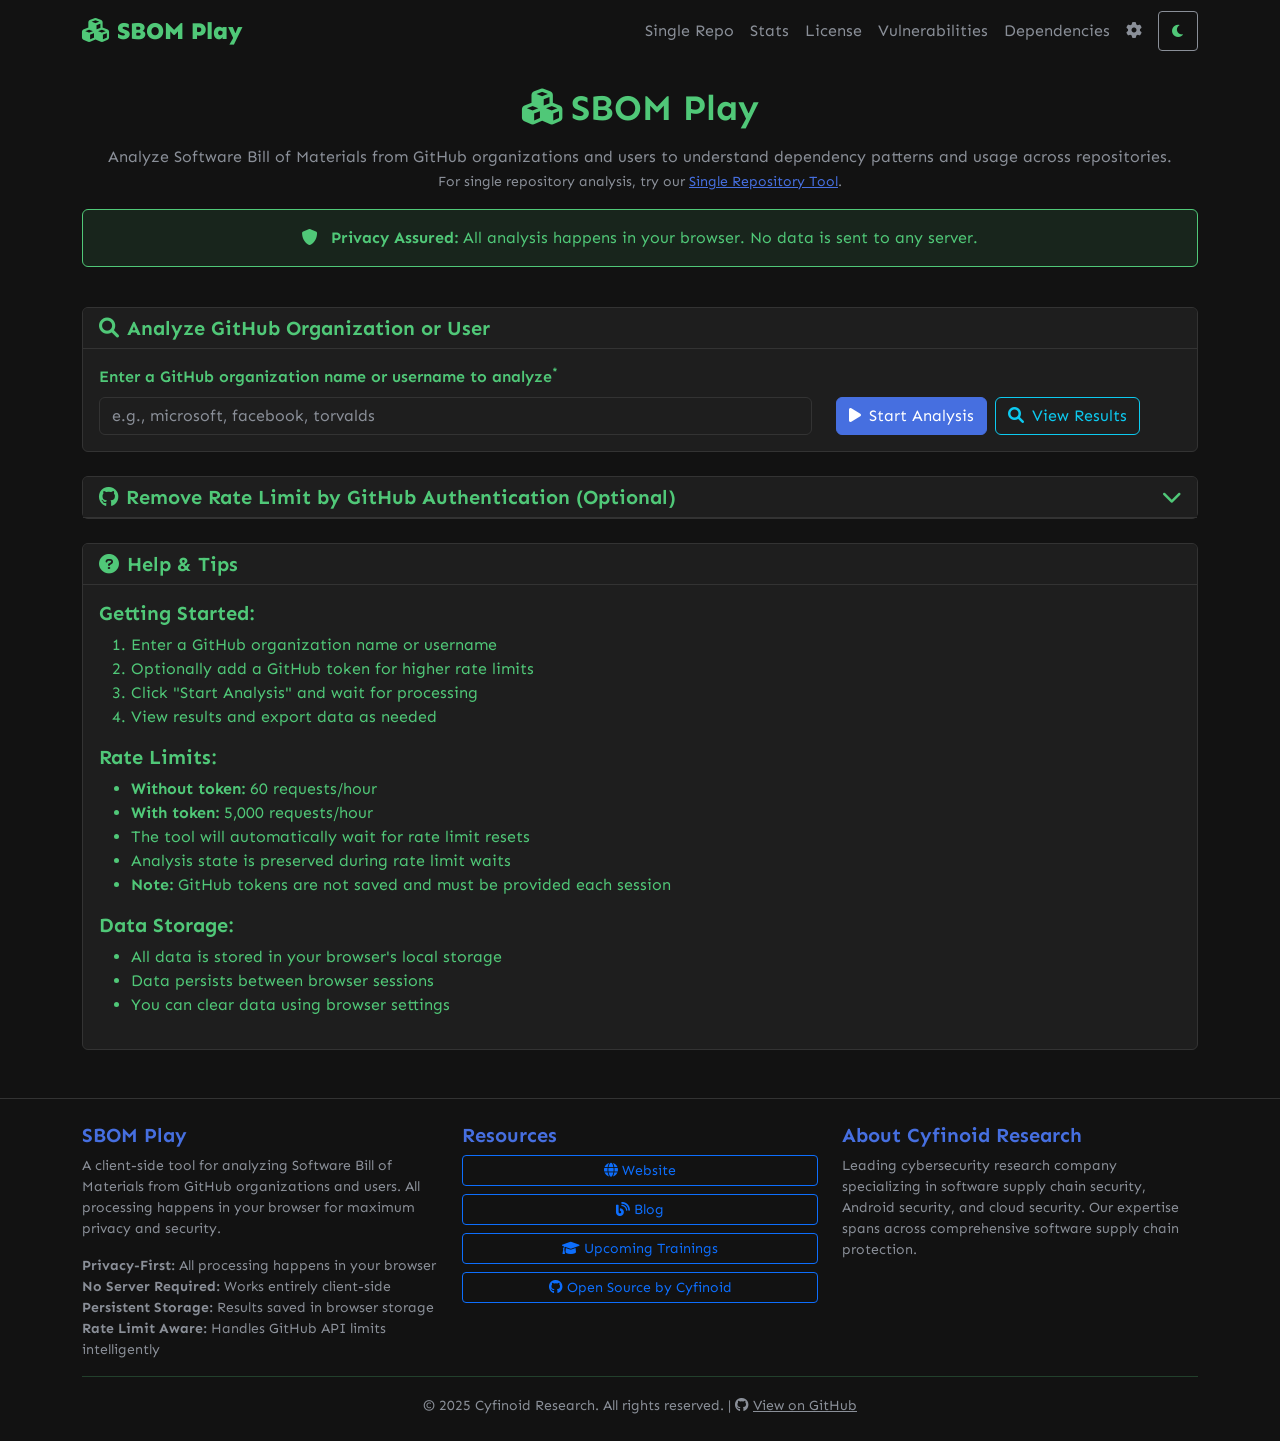
==== index.html @ bb084fab "intermediate fix" ====
<!DOCTYPE html>
<html lang="en">
<head>
    <meta charset="UTF-8">
    <meta name="viewport" content="width=device-width, initial-scale=1.0">
    <title>SBOM Play - Client-Side Analysis</title>
    <link href="https://fonts.googleapis.com/css2?family=Sen:wght@400;700;800&display=swap" rel="stylesheet">
    <link href="https://cdn.jsdelivr.net/npm/bootstrap@5.1.3/dist/css/bootstrap.min.css" rel="stylesheet">
    <link href="https://cdnjs.cloudflare.com/ajax/libs/font-awesome/6.0.0/css/all.min.css" rel="stylesheet">
    <link href="css/style.css" rel="stylesheet">
    <script defer data-domain="cyfinoid.github.io" src="https://plausible.io/js/script.outbound-links.js"></script>
<script>window.plausible = window.plausible || function() { (window.plausible.q = window.plausible.q || []).push(arguments) }</script>

</head>
<body>
    <!-- Navigation -->
    <nav class="navbar navbar-expand-lg navbar-dark bg-primary">
        <div class="container">
            <a class="navbar-brand" href="index.html">
                <i class="fas fa-cubes me-2"></i>SBOM Play
            </a>
            <div class="navbar-nav ms-auto">
                <a class="nav-link" href="singlerepo.html">Single Repo</a>
                <a class="nav-link" href="stats.html">Stats</a>
                <a class="nav-link" href="license-compliance.html">License</a>
                <a class="nav-link" href="vuln.html">Vulnerabilities</a>
                <a class="nav-link" href="deps.html">Dependencies</a>
                <a class="nav-link" href="settings.html">
                    <i class="fas fa-cog"></i>
                </a>
                <button id="theme-toggle" class="btn btn-sm ms-2" onclick="toggleTheme()" title="Toggle theme">
                    <i class="fas fa-moon"></i>
                </button>
            </div>
        </div>
    </nav>

    <!-- Main Content -->
    <div class="container mt-4">
        <!-- Tool Description and Assurance -->
        <div class="row mb-4">
            <div class="col-12">
                <h2 class="text-center mb-3">
                    <i class="fas fa-cubes me-2"></i>SBOM Play
                </h2>
                <p class="text-center text-muted mb-3">
                    Analyze Software Bill of Materials from GitHub organizations and users to understand dependency patterns and usage across repositories.
                    <br><small>For single repository analysis, try our <a href="singlerepo.html">Single Repository Tool</a>.</small>
                </p>
                <div class="alert alert-success text-center" role="alert">
                    <i class="fas fa-shield-alt me-2"></i>
                    <strong>Privacy Assured:</strong> All analysis happens in your browser. No data is sent to any server.
                </div>
            </div>
        </div>



        <!-- Resume Analysis Section -->
        <div id="resumeSection" class="card mb-4 hidden">
            <div class="card-header bg-warning text-dark">
                <h5 class="mb-0">
                    <i class="fas fa-clock me-2"></i>Resume Analysis
                </h5>
            </div>
            <div class="card-body">
                <p>You have a pending analysis that was interrupted by a rate limit. You can resume it now.</p>
                <div id="resumeInfo"></div>
                <div class="d-flex gap-2">
                    <button class="btn btn-warning" onclick="app.resumeAnalysis()">
                        <i class="fas fa-play me-2"></i>Resume Analysis
                    </button>
                    <button class="btn btn-outline-secondary" onclick="app.clearRateLimitState()">
                        <i class="fas fa-times me-2"></i>Clear State
                    </button>
                </div>
            </div>
        </div>

        <!-- Organization Input -->
        <div class="card mb-4">
            <div class="card-header">
                <h5 class="mb-0">
                    <i class="fas fa-search me-2"></i>Analyze GitHub Organization or User
                </h5>
            </div>
            <div class="card-body">
                <div class="row">
                    <div class="col-md-8">
                        <label for="orgName" class="form-label">Enter a GitHub organization name or username to analyze<sup>*</sup></label>
                        <input type="text" class="form-control" id="orgName" 
                               placeholder="e.g., microsoft, facebook, torvalds">
                    </div>
                    <div class="col-md-4">
                        <div class="d-flex align-items-end h-100 gap-2">
                            <button class="btn btn-primary" onclick="startAnalysis()" id="analyzeBtn">
                                <i class="fas fa-play me-2"></i>Start Analysis
                            </button>
                            <a href="stats.html" class="btn btn-outline-info">
                                <i class="fas fa-search me-2"></i>View Results
                            </a>
                        </div>
                    </div>
                </div>
            </div>
        </div>


        <!-- GitHub Token Input -->
        <div class="card mb-4">
            <div class="card-header cursor-pointer" onclick="toggleTokenSection()">
                <h5 class="mb-0 d-flex justify-content-between align-items-center">
                    <span>
                        <i class="fab fa-github me-2"></i>Remove Rate Limit by GitHub Authentication (Optional)
                    </span>
                    <i class="fas fa-chevron-down" id="tokenToggleIcon"></i>
                </h5>
            </div>
            <div class="card-body hidden" id="tokenSectionBody">
                <div class="alert alert-warning alert-sm mb-3">
                    <i class="fas fa-exclamation-triangle me-2"></i>
                    <strong>Note:</strong> GitHub tokens are not saved or persisted. You will need to provide your token each time you use the application.
                </div>
                <div class="row">
                    <div class="col-md-8">
                        <label for="githubToken" class="form-label">GitHub Personal Access Token (Optional: Provides higher rate limits)<sup>*</sup>&nbsp; <a href="https://github.com/settings/tokens" target="_blank">Create token here</a></label>
                        <input type="password" class="form-control" id="githubToken" 
                               placeholder="ghp_xxxxxxxxxxxxxxxxxxxx (optional)">
                        
                    </div>
                    <div class="col-md-4">
                        <div class="d-flex align-items-end h-100">
                            <button class="btn btn-outline-primary" onclick="saveToken()">
                                <i class="fas fa-check me-2"></i>Set Token
                            </button>
                        </div>
                    </div>
                </div>
                <div id="tokenStatus" class="mt-2"></div>
            </div>
        </div>

        <!-- Analysis Progress -->
        <div id="progressSection" class="card mb-4 hidden">
            <div class="card-header">
                <h5 class="mb-0">
                    <i class="fas fa-spinner fa-spin me-2"></i>Analysis Progress
                </h5>
            </div>
            <div class="card-body">
                <div class="progress progress-lg mb-3">
                    <div class="progress-bar progress-bar-striped progress-bar-animated" 
                         id="progressBar" role="progressbar" style="width: 0%">
                        0%
                    </div>
                </div>
                <div id="progressText" class="text-muted">
                    Initializing analysis...
                </div>
                <div id="phaseInfo" class="mt-2 hidden">
                    <div class="alert alert-info alert-sm">
                        <i class="fas fa-info-circle me-2"></i>
                        <strong>Current Phase:</strong> <span id="currentPhase">Initializing</span>
                    </div>
                </div>
                <div id="rateLimitInfo" class="mt-2"></div>
                <div id="partialDataInfo" class="mt-2 hidden">
                    <div class="alert alert-info alert-sm">
                        <i class="fas fa-info-circle me-2"></i>
                        <strong>Partial data available!</strong> 
                        Data is saved every 10 repositories. You can 
                        <a href="stats.html" class="alert-link">explore partial results</a> 
                        while the analysis continues.
                    </div>
                </div>
            </div>
        </div>

        <!-- Results Section -->
        <div id="resultsSection" class="card mb-4 hidden">
            <div class="card-header">
                <h5 class="mb-0">
                    <i class="fas fa-chart-bar me-2"></i>Analysis Results
                </h5>
            </div>
            <div class="card-body">
                <div id="resultsContent"></div>
            </div>
        </div>

        <!-- Quick Analysis Access -->
        <div id="quickAnalysisSection" class="card mb-4 hidden">
            <div class="card-header">
                <h5 class="mb-0">
                    <i class="fas fa-rocket me-2"></i>Quick Analysis Access
                </h5>
            </div>
            <div class="card-body">
                <p class="text-muted mb-3">
                    After running an analysis, you can explore specific aspects of your data:
                </p>
                <div class="row">
                    <div class="col-md-4 mb-3">
                        <div class="card h-100 border-primary">
                            <div class="card-body text-center">
                                <i class="fas fa-shield-alt fa-2x text-primary mb-3"></i>
                                <h6 class="card-title">License Compliance</h6>
                                <p class="card-text small">Analyze license compatibility and compliance issues across your dependencies.</p>
                                <a href="license-compliance.html" class="btn btn-outline-primary btn-sm">
                                    <i class="fas fa-arrow-right me-1"></i>View License Analysis
                                </a>
                            </div>
                        </div>
                    </div>
                    <div class="col-md-4 mb-3">
                        <div class="card h-100 border-warning">
                            <div class="card-body text-center">
                                <i class="fas fa-bug fa-2x text-warning mb-3"></i>
                                <h6 class="card-title">Vulnerability Analysis</h6>
                                <p class="card-text small">Check for known vulnerabilities in your dependencies using OSV database.</p>
                                <a href="vuln.html" class="btn btn-outline-warning btn-sm">
                                    <i class="fas fa-arrow-right me-1"></i>View Vulnerabilities
                                </a>
                            </div>
                        </div>
                    </div>
                    <div class="col-md-4 mb-3">
                        <div class="card h-100 border-success">
                            <div class="card-body text-center">
                                <i class="fas fa-sitemap fa-2x text-success mb-3"></i>
                                <h6 class="card-title">Dependency Overview</h6>
                                <p class="card-text small">Explore dependency categories, languages, and usage patterns.</p>
                                <a href="deps.html" class="btn btn-outline-success btn-sm">
                                    <i class="fas fa-arrow-right me-1"></i>View Dependencies
                                </a>
                            </div>
                        </div>
                    </div>
                </div>
            </div>
        </div>

        <!-- Help Section -->
        <div id="help" class="card mb-4">
            <div class="card-header">
                <h5 class="mb-0">
                    <i class="fas fa-question-circle me-2"></i>Help & Tips
                </h5>
            </div>
            <div class="card-body">
                <h6>Getting Started:</h6>
                <ol>
                    <li>Enter a GitHub organization name or username</li>
                    <li>Optionally add a GitHub token for higher rate limits</li>
                    <li>Click "Start Analysis" and wait for processing</li>
                    <li>View results and export data as needed</li>
                </ol>
                
                <h6>Rate Limits:</h6>
                <ul>
                    <li><strong>Without token:</strong> 60 requests/hour</li>
                    <li><strong>With token:</strong> 5,000 requests/hour</li>
                    <li>The tool will automatically wait for rate limit resets</li>
                    <li>Analysis state is preserved during rate limit waits</li>
                    <li><strong>Note:</strong> GitHub tokens are not saved and must be provided each session</li>
                </ul>
                
                <h6>Data Storage:</h6>
                <ul>
                    <li>All data is stored in your browser's local storage</li>
                    <li>Data persists between browser sessions</li>
                    <li>You can clear data using browser settings</li>
                </ul>
            </div>
        </div>
    </div>

    <!-- Footer -->
    <footer class="bg-light mt-5 py-4">
        <div class="container">
            <div class="row">
                <!-- First Column: SBOM Play Tool -->
                <div class="col-md-4">
                    <h6 class="text-primary">SBOM Play</h6>
                    <p class="text-muted small mb-3">
                        A client-side tool for analyzing Software Bill of Materials from GitHub organizations and users.
                        All processing happens in your browser for maximum privacy and security.
                    </p>
                    <p class="text-muted small mb-0">
                        <strong>Privacy-First:</strong> All processing happens in your browser<br>
                        <strong>No Server Required:</strong> Works entirely client-side<br>
                        <strong>Persistent Storage:</strong> Results saved in browser storage<br>
                        <strong>Rate Limit Aware:</strong> Handles GitHub API limits intelligently
                    </p>
                </div>
                
                <!-- Second Column: Links -->
                <div class="col-md-4">
                    <h6 class="text-primary">Resources</h6>
                    <div class="d-flex flex-column gap-2">
                        <a href="https://cyfinoid.com/" target="_blank" class="btn btn-outline-primary btn-sm">
                            <i class="fas fa-globe me-1"></i>Website
                        </a>
                        <a href="https://cyfinoid.com/blog/" target="_blank" class="btn btn-outline-primary btn-sm">
                            <i class="fas fa-blog me-1"></i>Blog
                        </a>
                        <a href="https://cyfinoid.com/trainings/#upcoming-trainings" target="_blank" class="btn btn-outline-primary btn-sm">
                            <i class="fas fa-graduation-cap me-1"></i>Upcoming Trainings
                        </a>
                        <a href="https://cyfinoid.com/opensource-by-cyfinoid/" target="_blank" class="btn btn-outline-primary btn-sm">
                            <i class="fab fa-github me-1"></i>Open Source by Cyfinoid
                        </a>
                    </div>
                </div>
                
                <!-- Third Column: Company Information -->
                <div class="col-md-4">
                    <h6 class="text-primary">About Cyfinoid Research</h6>
                    <p class="text-muted small mb-3">
                        Leading cybersecurity research company specializing in software supply chain security, 
                        Android security, and cloud security. Our expertise spans across comprehensive software 
                        supply chain protection.
                    </p>
                </div>
            </div>
            <hr class="my-3">
            <div class="text-center">
                <small class="text-muted">
                    © 2025 Cyfinoid Research. All rights reserved. | 
                    <a href="https://github.com/cyfinoid/sbomplay" target="_blank" class="text-muted">
                        <i class="fab fa-github me-1"></i>View on GitHub
                    </a>
                </small>
            </div>
        </div>
    </footer>

    <!-- Scripts -->
    <script src="https://cdn.jsdelivr.net/npm/bootstrap@5.1.3/dist/js/bootstrap.bundle.min.js"></script>
    <script src="js/github-client.js"></script>
    <script src="js/sbom-processor.js"></script>
    <script src="js/license-processor.js"></script>
    <script src="js/osv-service.js"></script>
    <script src="js/services/deps-dev-service.js"></script>
    <script src="js/storage-manager.js"></script>
    <script src="js/view-manager.js"></script>
    <script src="js/app.js"></script>
    
    <!-- Theme Toggle Script -->
    <script>
        function toggleTheme() {
            const currentTheme = document.documentElement.getAttribute('data-theme');
            const newTheme = currentTheme === 'light' ? 'dark' : 'light';
            document.documentElement.setAttribute('data-theme', newTheme);
            localStorage.setItem('sbomplay-theme', newTheme);
            
            // Update button icon
            const themeToggle = document.getElementById('theme-toggle');
            const icon = themeToggle.querySelector('i');
            icon.className = newTheme === 'light' ? 'fas fa-sun' : 'fas fa-moon';
        }
        
        function loadSavedTheme() {
            const savedTheme = localStorage.getItem('sbomplay-theme') || 'dark';
            document.documentElement.setAttribute('data-theme', savedTheme);
            
            // Update button icon
            const themeToggle = document.getElementById('theme-toggle');
            if (themeToggle) {
                const icon = themeToggle.querySelector('i');
                icon.className = savedTheme === 'light' ? 'fas fa-sun' : 'fas fa-moon';
            }
        }
        
        // Load theme on page load
        loadSavedTheme();
    </script>
</body>
</html>
---- css/style.css ----
/* SBOM Play - Unified Cyfinoid Branding Styles */

:root {
    /* Dark Theme (Default) */
    --cyfinoid-bg: #121212;
    --cyfinoid-text: #50c878;
    --cyfinoid-yellow: #fdcb52;
    --cyfinoid-red: #d63c53;
    --cyfinoid-blue: #466fe0;
    --cyfinoid-text-secondary: #8a8f98;
    --cyfinoid-bg-secondary: #fafafa;
    --cyfinoid-green-light: #7fd1b9;
    --cyfinoid-yellow-dirty: #b6a189;
    --cyfinoid-black: #1e1e1e;
    --cyfinoid-accent: #50c878;
}

/* Light Theme */
[data-theme="light"] {
    --cyfinoid-bg: #fafafa;
    --cyfinoid-text: #2d5a3d;
    --cyfinoid-yellow: #e6b847;
    --cyfinoid-red: #c23650;
    --cyfinoid-blue: #3a5bc7;
    --cyfinoid-text-secondary: #6c757d;
    --cyfinoid-bg-secondary: #ffffff;
    --cyfinoid-green-light: #4a9d7a;
    --cyfinoid-yellow-dirty: #a08970;
    --cyfinoid-black: #ffffff;
    --cyfinoid-accent: #2d5a3d;
}

/* Light theme specific overrides */
[data-theme="light"] .card {
    border: 1px solid #dee2e6;
}

[data-theme="light"] .card-header {
    background-color: var(--cyfinoid-bg-secondary);
    border-bottom: 1px solid #dee2e6;
}

[data-theme="light"] .form-control {
    border: 1px solid #ced4da;
}

[data-theme="light"] .progress {
    background-color: #e9ecef;
}

[data-theme="light"] .navbar-dark {
    background-color: var(--cyfinoid-bg) !important;
}

[data-theme="light"] .bg-light {
    background-color: var(--cyfinoid-bg) !important;
    border-top: 1px solid #dee2e6;
}

/* Typography - Sen Font */
body {
    font-family: 'Sen', sans-serif;
    font-size: 16px; /* body */
    background-color: var(--cyfinoid-bg) !important;
    color: var(--cyfinoid-text) !important;
}

/* Force theme background on all elements */
html {
    background-color: var(--cyfinoid-bg) !important;
}

/* Ensure container and main elements use theme */
.container, .container-fluid {
    background-color: var(--cyfinoid-bg) !important;
}

/* Override Bootstrap's default backgrounds */
.bg-white {
    background-color: var(--cyfinoid-bg) !important;
}

/* Modal backgrounds */
.modal-content {
    background-color: var(--cyfinoid-black) !important;
    color: var(--cyfinoid-text) !important;
    border: 1px solid #333;
}

.modal-header {
    background-color: var(--cyfinoid-black) !important;
    border-bottom: 1px solid #333;
    color: var(--cyfinoid-text) !important;
}

.modal-body {
    background-color: var(--cyfinoid-black) !important;
    color: var(--cyfinoid-text) !important;
}

.modal-footer {
    background-color: var(--cyfinoid-black) !important;
    border-top: 1px solid #333;
}

.modal-backdrop {
    background-color: rgba(18, 18, 18, 0.8) !important;
}

/* Light theme modal overrides */
[data-theme="light"] .modal-content {
    background-color: var(--cyfinoid-bg-secondary) !important;
    color: var(--cyfinoid-text) !important;
    border: 1px solid #dee2e6;
}

[data-theme="light"] .modal-header {
    background-color: var(--cyfinoid-bg-secondary) !important;
    border-bottom: 1px solid #dee2e6;
}

[data-theme="light"] .modal-body {
    background-color: var(--cyfinoid-bg-secondary) !important;
}

[data-theme="light"] .modal-footer {
    background-color: var(--cyfinoid-bg-secondary) !important;
    border-top: 1px solid #dee2e6;
}

/* Headings */
h1 { font-size: 42px; font-weight: 800; } /* title */
h2 { font-size: 36px; font-weight: 700; } /* subtitle */
h3 { font-size: 32px; font-weight: 700; } /* heading */
h4 { font-size: 24px; font-weight: 700; } /* subheading */
h5 { font-size: 20px; font-weight: 700; } /* section header */
h6 { font-size: 20px; font-weight: 700; } /* section header */

/* Special text styles */
.quote { font-size: 16px; font-style: italic; }
.caption { font-size: 14px; }

/* Navigation */
.navbar-dark {
    background-color: var(--cyfinoid-bg) !important;
}

.navbar-brand {
    color: var(--cyfinoid-text) !important;
    font-weight: 800;
    font-size: 24px;
}

.nav-link {
    color: var(--cyfinoid-text-secondary) !important;
    font-weight: 400;
}

.nav-link:hover, .nav-link.active {
    color: var(--cyfinoid-text) !important;
}

/* Theme Toggle Button */
#theme-toggle {
    background: none;
    border: 1px solid var(--cyfinoid-text-secondary);
    color: var(--cyfinoid-text);
    padding: 0.375rem 0.75rem;
    border-radius: 0.25rem;
    cursor: pointer;
    transition: all 0.3s ease;
}

#theme-toggle:hover {
    background-color: var(--cyfinoid-text);
    color: var(--cyfinoid-bg);
    border-color: var(--cyfinoid-text);
}

/* Cards */
.card {
    background-color: var(--cyfinoid-black);
    border: 1px solid #333;
    color: var(--cyfinoid-text);
}

.card-header {
    background-color: var(--cyfinoid-black);
    border-bottom: 1px solid #333;
    color: var(--cyfinoid-text);
}

/* Buttons */
.btn-primary {
    background-color: var(--cyfinoid-blue);
    border-color: var(--cyfinoid-blue);
    color: white;
}

.btn-primary:hover {
    background-color: #3a5bc7;
    border-color: #3a5bc7;
}

.btn-success {
    background-color: var(--cyfinoid-text);
    border-color: var(--cyfinoid-text);
    color: var(--cyfinoid-bg);
}

.btn-warning {
    background-color: var(--cyfinoid-yellow);
    border-color: var(--cyfinoid-yellow);
    color: var(--cyfinoid-bg);
}

.btn-danger {
    background-color: var(--cyfinoid-red);
    border-color: var(--cyfinoid-red);
    color: white;
}

.btn-secondary {
    background-color: var(--cyfinoid-text-secondary);
    border-color: var(--cyfinoid-text-secondary);
    color: white;
}

/* Form Controls */
.form-control {
    background-color: var(--cyfinoid-black);
    border: 1px solid #333;
    color: var(--cyfinoid-text);
}

.form-control:focus {
    background-color: var(--cyfinoid-black);
    border-color: var(--cyfinoid-blue);
    box-shadow: 0 0 0 0.2rem rgba(70, 111, 224, 0.25);
    color: var(--cyfinoid-text);
}

.form-control::placeholder {
    color: var(--cyfinoid-text-secondary);
}

.form-label {
    color: var(--cyfinoid-text);
    font-weight: 600;
}

.form-text {
    color: var(--cyfinoid-text-secondary);
}

/* Alerts */
.alert-success {
    background-color: rgba(80, 200, 120, 0.1);
    border-color: var(--cyfinoid-text);
    color: var(--cyfinoid-text);
}

.alert-warning {
    background-color: rgba(253, 203, 82, 0.1);
    border-color: var(--cyfinoid-yellow);
    color: var(--cyfinoid-yellow);
}

.alert-danger {
    background-color: rgba(214, 60, 83, 0.1);
    border-color: var(--cyfinoid-red);
    color: var(--cyfinoid-red);
}

.alert-info {
    background-color: rgba(70, 111, 224, 0.1);
    border-color: var(--cyfinoid-blue);
    color: var(--cyfinoid-blue);
}

/* Progress Bar */
.progress {
    background-color: #333;
}

.progress-bar {
    background-color: var(--cyfinoid-text);
}

/* Tables */
.table {
    color: var(--cyfinoid-text);
}

.table-dark {
    --bs-table-bg: var(--cyfinoid-black);
    --bs-table-striped-bg: rgba(80, 200, 120, 0.05);
    --bs-table-color: var(--cyfinoid-text);
}

.table-hover tbody tr:hover {
    background-color: rgba(80, 200, 120, 0.1) !important;
}

.table-hover tbody tr:hover td {
    color: var(--cyfinoid-text) !important;
}

.table-hover tbody tr:hover code {
    color: var(--cyfinoid-text) !important;
}

/* Light theme table overrides */
[data-theme="light"] .table-dark {
    --bs-table-bg: var(--cyfinoid-bg-secondary);
    --bs-table-color: var(--cyfinoid-text);
}

[data-theme="light"] .table-hover tbody tr:hover {
    background-color: rgba(45, 90, 61, 0.1) !important;
}

/* Badges */
.badge.bg-primary { background-color: var(--cyfinoid-blue) !important; }
.badge.bg-success { background-color: var(--cyfinoid-text) !important; color: var(--cyfinoid-bg) !important; }
.badge.bg-warning { background-color: var(--cyfinoid-yellow) !important; color: var(--cyfinoid-bg) !important; }
.badge.bg-danger { background-color: var(--cyfinoid-red) !important; }
.badge.bg-info { background-color: var(--cyfinoid-blue) !important; }
.badge.bg-light { background-color: #333 !important; color: var(--cyfinoid-text) !important; }
.badge.bg-secondary { background-color: var(--cyfinoid-text-secondary) !important; }

/* Severity badge colors */
.severity-critical, .badge.severity-critical {
    background-color: #dc3545 !important;
    color: white !important;
}

.severity-high, .badge.severity-high {
    background-color: #fd7e14 !important;
    color: white !important;
}

.severity-medium, .badge.severity-medium, .badge.severity-moderate {
    background-color: #0dcaf0 !important;
    color: white !important;
}

.severity-low, .badge.severity-low {
    background-color: #6c757d !important;
    color: white !important;
}

.severity-unknown, .badge.severity-unknown {
    background-color: #6c757d !important;
    color: white !important;
}

.severity-informational, .badge.severity-informational {
    background-color: #17a2b8 !important;
    color: white !important;
}

/* Ecosystem badges */
.ecosystem-npm, .badge.ecosystem-npm { background-color: #cb3837 !important; color: white !important; }
.ecosystem-pypi, .badge.ecosystem-pypi { background-color: #3776ab !important; color: white !important; }
.ecosystem-maven, .badge.ecosystem-maven { background-color: #f58220 !important; color: white !important; }
.ecosystem-nuget, .badge.ecosystem-nuget { background-color: #004880 !important; color: white !important; }
.ecosystem-go, .badge.ecosystem-go { background-color: #00add8 !important; color: white !important; }
.ecosystem-cargo, .badge.ecosystem-cargo { background-color: #000000 !important; color: white !important; }
.ecosystem-composer, .badge.ecosystem-composer { background-color: #885630 !important; color: white !important; }
.ecosystem-rubygems, .badge.ecosystem-rubygems { background-color: #cc342d !important; color: white !important; }

/* Version status badges */
.version-status-up-to-date, .version-status-up-to-date-branch {
    background-color: #28a745 !important;
    border: 1px solid #1e7e34;
    color: white !important;
}

.version-status-constraint-satisfied {
    background-color: #17a2b8 !important;
    border: 1px solid #117a8b;
    color: white !important;
}

.version-status-outdated {
    background-color: var(--cyfinoid-yellow) !important;
    color: var(--cyfinoid-bg) !important;
}

.version-status-unknown {
    background-color: var(--cyfinoid-text-secondary) !important;
    color: white !important;
}

/* Dependency Type Badges */
.badge.dep-type-direct {
    background-color: #28a745 !important;
    color: white !important;
}

.badge.dep-type-transitive {
    background-color: #17a2b8 !important;
    color: white !important;
}

.badge.dep-type-transitive-indirect {
    background-color: #6c757d !important;
    color: white !important;
}

/* Clickable Severity Badges */
.clickable-severity-badge {
    cursor: pointer;
    transition: all 0.2s ease;
    user-select: none;
    margin-right: 0.25rem;
    margin-bottom: 0.25rem;
}

.clickable-severity-badge:hover {
    transform: scale(1.05);
    box-shadow: 0 2px 8px rgba(0, 0, 0, 0.2);
    z-index: 10;
    position: relative;
}

.clickable-severity-badge:active {
    transform: scale(0.95);
}

/* Footer */
.bg-light {
    background-color: var(--cyfinoid-bg) !important;
    border-top: 1px solid #333;
}

/* Text Colors */
.text-muted {
    color: var(--cyfinoid-text-secondary) !important;
}

.text-primary {
    color: var(--cyfinoid-blue) !important;
}

.text-success {
    color: var(--cyfinoid-text) !important;
}

.text-warning {
    color: var(--cyfinoid-yellow) !important;
}

.text-danger {
    color: var(--cyfinoid-red) !important;
}

.text-info {
    color: var(--cyfinoid-blue) !important;
}

/* Links */
a {
    color: var(--cyfinoid-blue);
}

a:hover {
    color: var(--cyfinoid-text);
}

/* Custom utility classes */
.bg-cyfinoid-primary {
    background-color: var(--cyfinoid-bg) !important;
}

.text-cyfinoid-primary {
    color: var(--cyfinoid-text) !important;
}

.border-cyfinoid {
    border-color: #333 !important;
}

/* Accordion styling */
.accordion-item {
    background-color: var(--cyfinoid-black);
    border: 1px solid #333;
}

.accordion-button {
    background-color: var(--cyfinoid-black);
    color: var(--cyfinoid-text);
    border: none;
}

.accordion-button:not(.collapsed) {
    background-color: var(--cyfinoid-black);
    color: var(--cyfinoid-text);
    box-shadow: none;
}

.accordion-button:focus {
    box-shadow: 0 0 0 0.2rem rgba(70, 111, 224, 0.25);
}

.accordion-body {
    background-color: var(--cyfinoid-black);
    color: var(--cyfinoid-text);
}

/* Light theme accordion overrides */
[data-theme="light"] .accordion-item {
    border: 1px solid #dee2e6;
}

[data-theme="light"] .accordion-button {
    background-color: var(--cyfinoid-black);
}

[data-theme="light"] .accordion-button:not(.collapsed) {
    background-color: var(--cyfinoid-bg-secondary);
}

/* Toast Notifications */
.toast-container {
    z-index: 1055 !important;
}

.toast {
    background-color: var(--cyfinoid-black);
    border: 1px solid #333;
    color: var(--cyfinoid-text);
}

.toast-header {
    border-bottom: 1px solid #333;
}

.toast-body {
    background-color: var(--cyfinoid-black);
    color: var(--cyfinoid-text);
}

/* Light theme toast overrides */
[data-theme="light"] .toast {
    background-color: var(--cyfinoid-bg-secondary);
    border: 1px solid #dee2e6;
    color: var(--cyfinoid-text);
}

[data-theme="light"] .toast-header {
    border-bottom: 1px solid #dee2e6;
}

[data-theme="light"] .toast-body {
    background-color: var(--cyfinoid-bg-secondary);
    color: var(--cyfinoid-text);
}

/* Sortable Table Headers */
.sortable {
    cursor: pointer;
    user-select: none;
    transition: background-color 0.2s ease;
}

.sortable:hover {
    background-color: rgba(80, 200, 120, 0.1) !important;
}

.sortable.sort-asc::after {
    content: " ▲";
}

.sortable.sort-desc::after {
    content: " ▼";
}

/* Pagination styling */
.pagination .page-link {
    background-color: var(--cyfinoid-black);
    border-color: #333;
    color: var(--cyfinoid-text);
}

.pagination .page-link:hover {
    background-color: var(--cyfinoid-blue);
    border-color: var(--cyfinoid-blue);
    color: white;
}

.pagination .page-item.active .page-link {
    background-color: var(--cyfinoid-blue);
    border-color: var(--cyfinoid-blue);
    color: white;
}

.pagination .page-item.disabled .page-link {
    background-color: var(--cyfinoid-black);
    border-color: #333;
    color: var(--cyfinoid-text-secondary);
}

/* Light theme pagination overrides */
[data-theme="light"] .pagination .page-link {
    background-color: var(--cyfinoid-bg-secondary);
    border-color: #dee2e6;
    color: var(--cyfinoid-text);
}

[data-theme="light"] .pagination .page-item.disabled .page-link {
    background-color: var(--cyfinoid-bg-secondary);
    border-color: #dee2e6;
    color: var(--cyfinoid-text-secondary);
}

/* Version constraint styling */
.version-constraint {
    font-weight: 600;
    font-family: 'Courier New', monospace;
    color: var(--cyfinoid-accent) !important;
    margin-right: 4px;
    font-size: 0.9em;
}

/* Vulnerable dependencies list */
.vulnerable-deps-list {
    display: flex;
    flex-direction: column;
    gap: 0.75rem;
}

.vulnerable-dep-item {
    display: flex;
    justify-content: space-between;
    align-items: center;
    padding: 0.75rem;
    border: 1px solid var(--cyfinoid-text-secondary);
    border-radius: 0.5rem;
    background-color: var(--cyfinoid-black);
}

.vuln-dep-info {
    flex: 1;
}

.vuln-dep-name {
    font-weight: 600;
    margin-bottom: 0.25rem;
    color: var(--cyfinoid-text);
}

.vuln-severity-badges {
    display: flex;
    flex-wrap: wrap;
    gap: 0.25rem;
}

.vuln-dep-actions {
    margin-left: 1rem;
}

[data-theme="light"] .vulnerable-dep-item {
    background-color: var(--cyfinoid-bg-secondary);
    border-color: #dee2e6;
}

/* Vulnerability References */
.vulnerability-references {
    margin-top: 0.5rem;
}

.vulnerability-references .btn {
    font-size: 0.75rem;
    padding: 0.25rem 0.5rem;
    margin-right: 0.25rem;
    margin-bottom: 0.25rem;
    border-radius: 0.25rem;
    text-decoration: none;
    display: inline-block;
}

.vulnerability-references .btn:hover {
    transform: translateY(-1px);
    box-shadow: 0 2px 4px rgba(0, 0, 0, 0.15);
}

/* Filter Controls */
.filter-container {
    background-color: var(--cyfinoid-black);
    border: 1px solid #333;
    border-radius: 0.5rem;
    padding: 1rem;
    margin-bottom: 1.5rem;
}

[data-theme="light"] .filter-container {
    background-color: var(--cyfinoid-bg-secondary);
    border-color: #dee2e6;
}

.filter-row {
    display: flex;
    gap: 1rem;
    flex-wrap: wrap;
    align-items: center;
}

.filter-group {
    flex: 1;
    min-width: 200px;
}

.filter-group label {
    display: block;
    margin-bottom: 0.25rem;
    font-weight: 600;
    font-size: 0.875rem;
}

.filter-actions {
    display: flex;
    gap: 0.5rem;
}

/* Dependency Charts */
.dependencies-chart {
    max-height: 400px;
    overflow-y: auto;
}

.dependency-bar {
    margin-bottom: 0.75rem;
    padding: 0.75rem;
    background-color: var(--cyfinoid-black);
    border: 1px solid #333;
    border-radius: 0.5rem;
    transition: all 0.3s ease;
}

.dependency-bar:hover {
    border-color: var(--cyfinoid-accent);
    transform: translateX(5px);
}

[data-theme="light"] .dependency-bar {
    background-color: var(--cyfinoid-bg-secondary);
    border-color: #dee2e6;
}

.dependency-info {
    display: flex;
    justify-content: space-between;
    align-items: center;
    margin-bottom: 0.5rem;
}

.dependency-name {
    font-family: 'Courier New', monospace;
    font-weight: 600;
    color: var(--cyfinoid-text);
}

.dependency-count {
    background-color: var(--cyfinoid-blue);
    color: white;
    padding: 0.25rem 0.5rem;
    border-radius: 0.25rem;
    font-weight: 600;
}

.dependency-progress {
    height: 8px;
    background-color: #333;
    border-radius: 4px;
    overflow: hidden;
}

[data-theme="light"] .dependency-progress {
    background-color: #e9ecef;
}

.progress-fill {
    height: 100%;
    background-color: var(--cyfinoid-text);
    border-radius: 4px;
    transition: width 0.5s ease;
}

/* License Compliance Styles */
.license-stat-card {
    padding: 1rem;
    border-radius: 0.5rem;
    text-align: center;
    transition: all 0.3s ease;
    border: 2px solid transparent;
    cursor: pointer;
}

.license-stat-card:hover {
    transform: translateY(-2px);
    box-shadow: 0 0.5rem 1rem rgba(0, 0, 0, 0.15);
}

.license-stat-card.permissive {
    background: linear-gradient(135deg, #d4edda 0%, #c3e6cb 100%);
    border-color: #28a745;
}

.license-stat-card.copyleft {
    background: linear-gradient(135deg, #f8d7da 0%, #f5c6cb 100%);
    border-color: #dc3545;
}

.license-stat-card.proprietary {
    background: linear-gradient(135deg, #fff3cd 0%, #ffeaa7 100%);
    border-color: #ffc107;
}

.license-stat-card.unknown {
    background: linear-gradient(135deg, #e2e3e5 0%, #d6d8db 100%);
    border-color: #6c757d;
}

.license-stat-card.total {
    background: linear-gradient(135deg, #d1ecf1 0%, #bee5eb 100%);
    border-color: #17a2b8;
}

.license-number {
    font-size: 1.5rem;
    font-weight: 700;
    color: #212529;
    margin-bottom: 0.25rem;
}

.license-detail {
    font-size: 0.8rem;
    color: #6c757d;
    font-weight: 500;
}

/* License badges */
.badge-license {
    background-color: #6c757d;
    color: white;
    font-size: 0.75rem;
    padding: 0.25rem 0.5rem;
    border-radius: 0.25rem;
    font-weight: 500;
}

.badge-permissive {
    background-color: #28a745;
    color: white;
}

.badge-copyleft {
    background-color: #dc3545;
    color: white;
}

.badge-proprietary {
    background-color: #ffc107;
    color: var(--bs-dark);
}

.badge-unknown {
    background-color: #6c757d;
    color: white;
}

/* Concern group styling */
.concern-group {
    border: 1px solid var(--cyfinoid-text-secondary);
    border-radius: 8px;
    padding: 1rem;
    margin-bottom: 1.5rem;
    background-color: rgba(80, 200, 120, 0.02);
}

.concern-header {
    font-weight: 600;
    padding-bottom: 12px;
    border-bottom: 2px solid var(--cyfinoid-text-secondary);
    margin-bottom: 1rem;
}

[data-theme="light"] .concern-group {
    border-color: #dee2e6;
    background-color: rgba(45, 90, 61, 0.02);
}

[data-theme="light"] .concern-header {
    border-bottom-color: #dee2e6;
}

/* License group styling */
.license-group {
    border-left: 3px solid var(--cyfinoid-accent);
    padding-left: 12px;
    margin-bottom: 1rem;
}

.license-group-header {
    font-weight: 600;
    padding-bottom: 8px;
    border-bottom: 1px solid var(--cyfinoid-bg-secondary);
}

[data-theme="light"] .license-group-header {
    border-bottom-color: #dee2e6;
}

/* Package item styling */
.package-item {
    border: 1px solid var(--cyfinoid-bg-secondary);
    transition: all 0.2s ease;
    padding: 0.75rem;
    margin-bottom: 0.5rem;
    border-radius: 0.5rem;
}

.package-item:hover {
    border-color: var(--cyfinoid-accent);
    background-color: rgba(80, 200, 120, 0.05) !important;
}

[data-theme="light"] .package-item {
    border-color: #dee2e6;
}

[data-theme="light"] .package-item:hover {
    border-color: var(--cyfinoid-accent);
    background-color: #f8f9fa !important;
}

.package-name {
    font-weight: 500;
    color: var(--cyfinoid-accent);
    font-family: 'Courier New', monospace;
}

/* Simplified package item styling */
.package-item-simple {
    border-bottom: 1px solid rgba(255, 255, 255, 0.1);
    padding: 0.25rem 0;
}

.package-item-simple:last-child {
    border-bottom: none;
}

.package-item-simple:hover {
    background-color: rgba(80, 200, 120, 0.05);
    border-radius: 4px;
    padding-left: 0.5rem;
    padding-right: 0.5rem;
}

[data-theme="light"] .package-item-simple {
    border-bottom-color: rgba(0, 0, 0, 0.1);
}

[data-theme="light"] .package-item-simple:hover {
    background-color: rgba(80, 200, 120, 0.1);
}

/* Stats Grid */
.stats-grid {
    display: grid;
    grid-template-columns: repeat(auto-fit, minmax(200px, 1fr));
    gap: 1rem;
    margin-bottom: 2rem;
}

.stat-card {
    background-color: var(--cyfinoid-black);
    border: 1px solid #333;
    padding: 1.5rem;
    border-radius: 0.5rem;
    text-align: center;
    transition: all 0.3s ease;
}

.stat-card:hover {
    border-color: var(--cyfinoid-accent);
    transform: translateY(-2px);
}

[data-theme="light"] .stat-card {
    background-color: var(--cyfinoid-bg-secondary);
    border-color: #dee2e6;
}

.stat-number {
    font-size: 2rem;
    font-weight: bold;
    color: var(--cyfinoid-text);
    margin-bottom: 0.25rem;
}

.stat-label {
    font-size: 0.875rem;
    color: var(--cyfinoid-text-secondary);
}

/* Responsive Design */
@media (max-width: 768px) {
    h1 { font-size: 32px; }
    h2 { font-size: 28px; }
    h3 { font-size: 24px; }
    h4 { font-size: 20px; }
    h5, h6 { font-size: 18px; }
    
    .stats-grid {
        grid-template-columns: 1fr;
    }
    
    .filter-row {
        flex-direction: column;
    }
    
    .filter-group {
        width: 100%;
    }
    
    .dependency-info {
        flex-direction: column;
        align-items: flex-start;
    }
    
    .dependency-count {
        margin-top: 0.5rem;
    }
}

/* Animations */
@keyframes pulse {
    0% { opacity: 1; }
    50% { opacity: 0.5; }
    100% { opacity: 1; }
}

.processing-indicator {
    animation: pulse 2s infinite;
}

/* Loading States */
.loading {
    opacity: 0.6;
    pointer-events: none;
}

/* Scrollbar Styling */
::-webkit-scrollbar {
    width: 8px;
    height: 8px;
}

::-webkit-scrollbar-track {
    background: var(--cyfinoid-bg);
}

::-webkit-scrollbar-thumb {
    background: var(--cyfinoid-text-secondary);
    border-radius: 4px;
}

::-webkit-scrollbar-thumb:hover {
    background: var(--cyfinoid-text);
}

/* Code blocks */
code {
    background-color: var(--cyfinoid-black);
    color: var(--cyfinoid-text);
    padding: 0.2rem 0.4rem;
    border-radius: 0.25rem;
    font-family: 'Courier New', monospace;
}

[data-theme="light"] code {
    background-color: #f8f9fa;
    color: var(--cyfinoid-text);
}

/* ========================================
   UTILITY CLASSES
   ======================================== */

/* Display utilities */
.hidden {
    display: none !important;
}

.d-block {
    display: block !important;
}

.d-inline-block {
    display: inline-block !important;
}

.d-flex {
    display: flex !important;
}

.d-inline-flex {
    display: inline-flex !important;
}

.d-none {
    display: none !important;
}

/* Cursor utilities */
.cursor-pointer {
    cursor: pointer !important;
}

.cursor-default {
    cursor: default !important;
}

/* Width utilities */
.w-auto {
    width: auto !important;
}

.w-100 {
    width: 100% !important;
}

/* Height utilities */
.h-auto {
    height: auto !important;
}

.h-100 {
    height: 100% !important;
}

/* Spacing utilities - Margin */
.m-0 { margin: 0 !important; }
.m-1 { margin: 0.25rem !important; }
.m-2 { margin: 0.5rem !important; }
.m-3 { margin: 1rem !important; }
.m-4 { margin: 1.5rem !important; }
.m-5 { margin: 3rem !important; }

.mt-0 { margin-top: 0 !important; }
.mt-1 { margin-top: 0.25rem !important; }
.mt-2 { margin-top: 0.5rem !important; }
.mt-3 { margin-top: 1rem !important; }
.mt-4 { margin-top: 1.5rem !important; }
.mt-5 { margin-top: 3rem !important; }

.mb-0 { margin-bottom: 0 !important; }
.mb-1 { margin-bottom: 0.25rem !important; }
.mb-2 { margin-bottom: 0.5rem !important; }
.mb-3 { margin-bottom: 1rem !important; }
.mb-4 { margin-bottom: 1.5rem !important; }
.mb-5 { margin-bottom: 3rem !important; }

.ms-0 { margin-left: 0 !important; }
.ms-1 { margin-left: 0.25rem !important; }
.ms-2 { margin-left: 0.5rem !important; }
.ms-3 { margin-left: 1rem !important; }
.ms-4 { margin-left: 1.5rem !important; }
.ms-5 { margin-left: 3rem !important; }

.me-0 { margin-right: 0 !important; }
.me-1 { margin-right: 0.25rem !important; }
.me-2 { margin-right: 0.5rem !important; }
.me-3 { margin-right: 1rem !important; }
.me-4 { margin-right: 1.5rem !important; }
.me-5 { margin-right: 3rem !important; }

/* Spacing utilities - Padding */
.p-0 { padding: 0 !important; }
.p-1 { padding: 0.25rem !important; }
.p-2 { padding: 0.5rem !important; }
.p-3 { padding: 1rem !important; }
.p-4 { padding: 1.5rem !important; }
.p-5 { padding: 3rem !important; }

.pt-0 { padding-top: 0 !important; }
.pt-1 { padding-top: 0.25rem !important; }
.pt-2 { padding-top: 0.5rem !important; }
.pt-3 { padding-top: 1rem !important; }
.pt-4 { padding-top: 1.5rem !important; }
.pt-5 { padding-top: 3rem !important; }

.pb-0 { padding-bottom: 0 !important; }
.pb-1 { padding-bottom: 0.25rem !important; }
.pb-2 { padding-bottom: 0.5rem !important; }
.pb-3 { padding-bottom: 1rem !important; }
.pb-4 { padding-bottom: 1.5rem !important; }
.pb-5 { padding-bottom: 3rem !important; }

.ps-0 { padding-left: 0 !important; }
.ps-1 { padding-left: 0.25rem !important; }
.ps-2 { padding-left: 0.5rem !important; }
.ps-3 { padding-left: 1rem !important; }
.ps-4 { padding-left: 1.5rem !important; }
.ps-5 { padding-left: 3rem !important; }

.pe-0 { padding-right: 0 !important; }
.pe-1 { padding-right: 0.25rem !important; }
.pe-2 { padding-right: 0.5rem !important; }
.pe-3 { padding-right: 1rem !important; }
.pe-4 { padding-right: 1.5rem !important; }
.pe-5 { padding-right: 3rem !important; }

/* Text alignment */
.text-start {
    text-align: left !important;
}

.text-end {
    text-align: right !important;
}

.text-center {
    text-align: center !important;
}

/* Text utilities */
.text-muted {
    color: var(--cyfinoid-text-secondary) !important;
}

.text-bold {
    font-weight: bold !important;
}

.font-weight-bold {
    font-weight: bold !important;
}

/* Overflow utilities */
.overflow-auto {
    overflow: auto !important;
}

.overflow-hidden {
    overflow: hidden !important;
}

.overflow-y-auto {
    overflow-y: auto !important;
}

.overflow-x-auto {
    overflow-x: auto !important;
}

/* Pre-scrollable for code blocks */
.pre-scrollable {
    max-height: 400px;
    overflow-y: auto;
}

/* Progress bar height utilities */
.progress-lg {
    height: 2rem !important;
}

.progress-md {
    height: 1.5rem !important;
}

.progress-sm {
    height: 1rem !important;
}

/* Flex utilities */
.flex-column {
    flex-direction: column !important;
}

.flex-row {
    flex-direction: row !important;
}

.justify-content-start {
    justify-content: flex-start !important;
}

.justify-content-end {
    justify-content: flex-end !important;
}

.justify-content-center {
    justify-content: center !important;
}

.justify-content-between {
    justify-content: space-between !important;
}

.align-items-start {
    align-items: flex-start !important;
}

.align-items-end {
    align-items: flex-end !important;
}

.align-items-center {
    align-items: center !important;
}

.align-items-baseline {
    align-items: baseline !important;
}

/* Position utilities */
.position-relative {
    position: relative !important;
}

.position-absolute {
    position: absolute !important;
}

.position-fixed {
    position: fixed !important;
}

/* Sortable table headers */
.sortable {
    cursor: pointer !important;
}

.sortable:hover {
    background-color: rgba(128, 128, 128, 0.1);
}
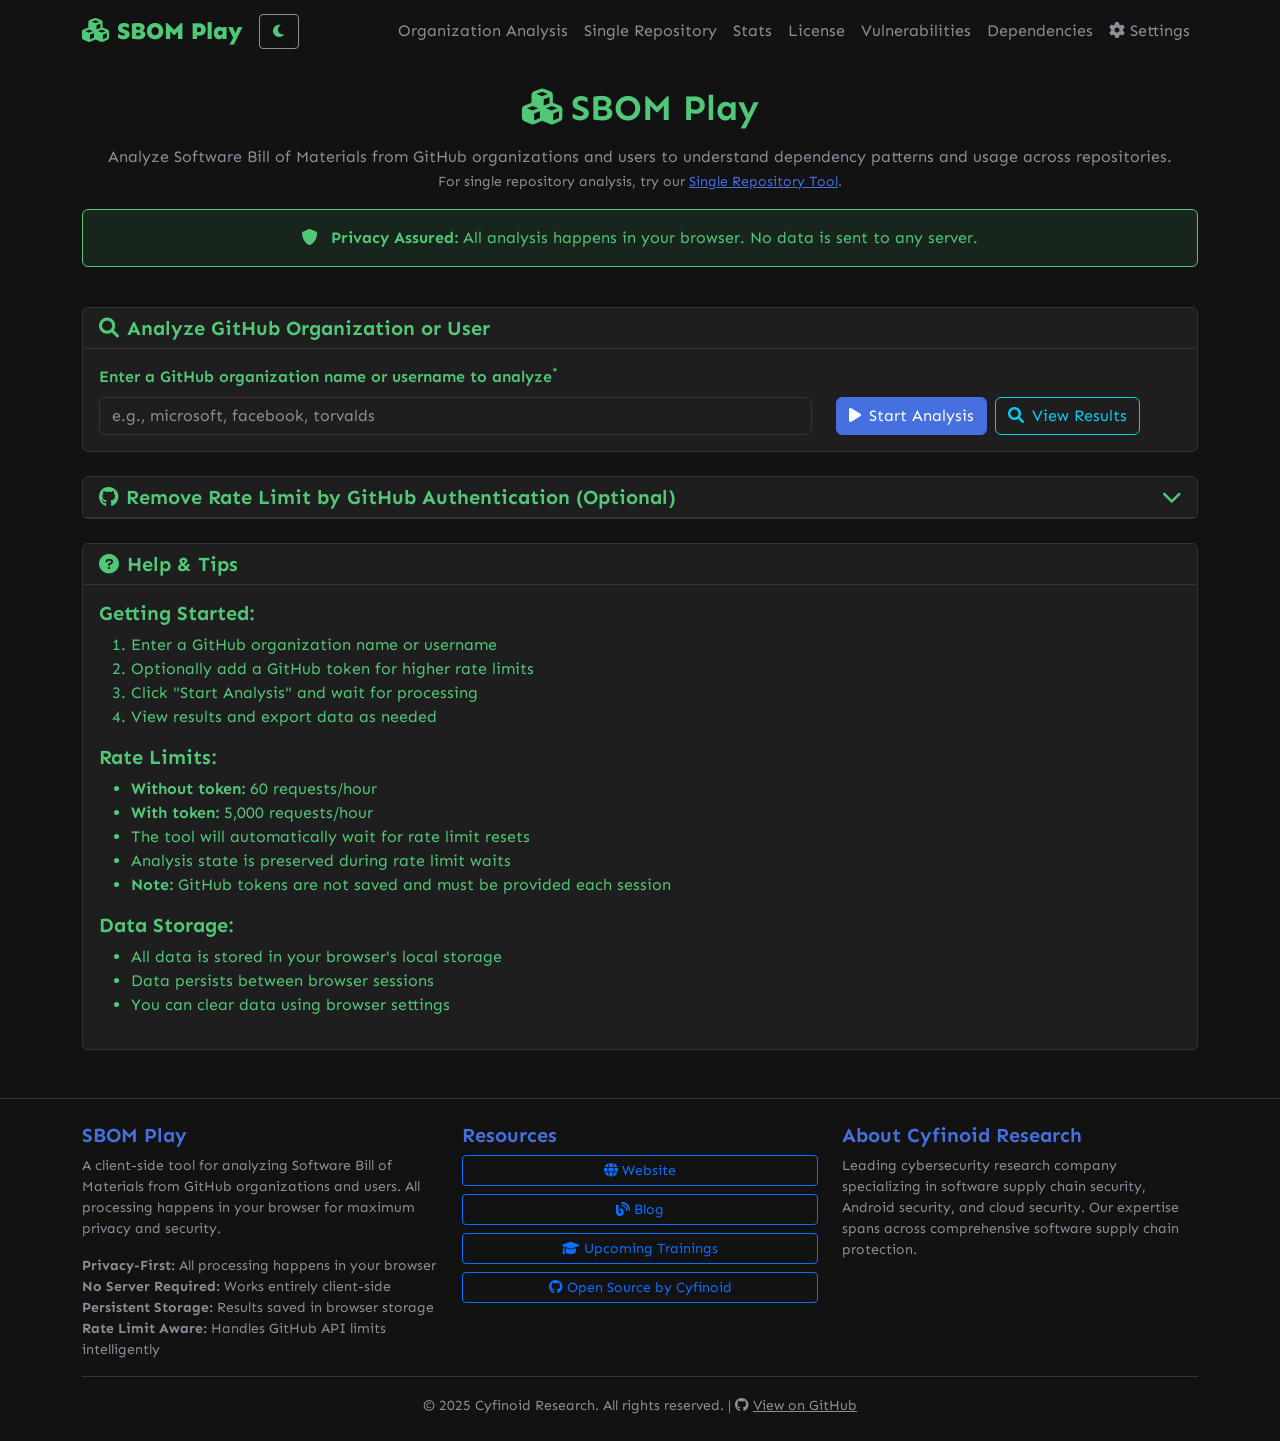
==== commit a552866f: "slow but steady" ====
--- a/index.html
+++ b/index.html
@@ -19,18 +19,24 @@
             <a class="navbar-brand" href="index.html">
                 <i class="fas fa-cubes me-2"></i>SBOM Play
             </a>
-            <div class="navbar-nav ms-auto">
-                <a class="nav-link" href="singlerepo.html">Single Repo</a>
-                <a class="nav-link" href="stats.html">Stats</a>
-                <a class="nav-link" href="license-compliance.html">License</a>
-                <a class="nav-link" href="vuln.html">Vulnerabilities</a>
-                <a class="nav-link" href="deps.html">Dependencies</a>
-                <a class="nav-link" href="settings.html">
-                    <i class="fas fa-cog"></i>
-                </a>
-                <button id="theme-toggle" class="btn btn-sm ms-2" onclick="toggleTheme()" title="Toggle theme">
-                    <i class="fas fa-moon"></i>
-                </button>
+            <button id="theme-toggle" class="btn btn-sm ms-auto" onclick="toggleTheme()" title="Toggle theme">
+                <i class="fas fa-moon"></i>
+            </button>
+            <button class="navbar-toggler ms-2" type="button" data-bs-toggle="collapse" data-bs-target="#navbarNav" aria-controls="navbarNav" aria-expanded="false" aria-label="Toggle navigation">
+                <span class="navbar-toggler-icon"></span>
+            </button>
+            <div class="collapse navbar-collapse" id="navbarNav">
+                <div class="navbar-nav ms-lg-auto">
+                    <a class="nav-link" href="index.html">Organization Analysis</a>
+                    <a class="nav-link" href="singlerepo.html">Single Repository</a>
+                    <a class="nav-link" href="stats.html">Stats</a>
+                    <a class="nav-link" href="license-compliance.html">License</a>
+                    <a class="nav-link" href="vuln.html">Vulnerabilities</a>
+                    <a class="nav-link" href="deps.html">Dependencies</a>
+                    <a class="nav-link" href="settings.html">
+                        <i class="fas fa-cog"></i> Settings
+                    </a>
+                </div>
             </div>
         </div>
     </nav>
@@ -337,12 +343,21 @@
 
     <!-- Scripts -->
     <script src="https://cdn.jsdelivr.net/npm/bootstrap@5.1.3/dist/js/bootstrap.bundle.min.js"></script>
+    
+    <!-- Utilities -->
+    <script src="js/utils.js"></script>
+    
+    <!-- Core Services -->
     <script src="js/github-client.js"></script>
     <script src="js/sbom-processor.js"></script>
     <script src="js/license-processor.js"></script>
     <script src="js/osv-service.js"></script>
     <script src="js/services/deps-dev-service.js"></script>
+    <script src="js/services/ecosystems-service.js"></script>
+    
+    <!-- Storage & Analysis -->
     <script src="js/storage-manager.js"></script>
+    <script src="js/author-analyzer.js"></script>
     <script src="js/view-manager.js"></script>
     <script src="js/app.js"></script>
     
--- a/css/style.css
+++ b/css/style.css
@@ -1004,6 +1004,34 @@
 .stat-label {
     font-size: 0.875rem;
     color: var(--cyfinoid-text-secondary);
+}
+
+/* Mobile Navigation */
+.navbar-toggler {
+    border-color: var(--cyfinoid-text);
+    padding: 0.5rem;
+}
+
+.navbar-toggler:focus {
+    box-shadow: 0 0 0 0.25rem rgba(80, 200, 120, 0.25);
+}
+
+/* Dark mode hamburger icon (green) */
+.navbar-toggler-icon {
+    background-image: url("data:image/svg+xml,%3csvg xmlns='http://www.w3.org/2000/svg' viewBox='0 0 30 30'%3e%3cpath stroke='rgba(80, 200, 120, 1)' stroke-linecap='round' stroke-miterlimit='10' stroke-width='2' d='M4 7h22M4 15h22M4 23h22'/%3e%3c/svg%3e");
+}
+
+/* Light mode hamburger icon (darker green) */
+[data-theme="light"] .navbar-toggler-icon {
+    background-image: url("data:image/svg+xml,%3csvg xmlns='http://www.w3.org/2000/svg' viewBox='0 0 30 30'%3e%3cpath stroke='rgba(45, 90, 61, 1)' stroke-linecap='round' stroke-miterlimit='10' stroke-width='2' d='M4 7h22M4 15h22M4 23h22'/%3e%3c/svg%3e");
+}
+
+[data-theme="light"] .navbar-toggler {
+    border-color: var(--cyfinoid-accent);
+}
+
+[data-theme="light"] .navbar-toggler:focus {
+    box-shadow: 0 0 0 0.25rem rgba(45, 90, 61, 0.25);
 }
 
 /* Responsive Design */
@@ -1034,6 +1062,28 @@
     .dependency-count {
         margin-top: 0.5rem;
     }
+    
+    /* Mobile navigation adjustments */
+    .navbar-collapse {
+        background-color: var(--cyfinoid-black);
+        padding: 1rem;
+        margin-top: 0.5rem;
+        border-radius: 8px;
+        border: 1px solid rgba(80, 200, 120, 0.2);
+    }
+    
+    .navbar-nav {
+        width: 100%;
+    }
+    
+    .navbar-nav .nav-link {
+        padding: 0.75rem 1rem;
+        border-bottom: 1px solid rgba(80, 200, 120, 0.1);
+    }
+    
+    .navbar-nav .nav-link:last-child {
+        border-bottom: none;
+    }
 }
 
 /* Animations */
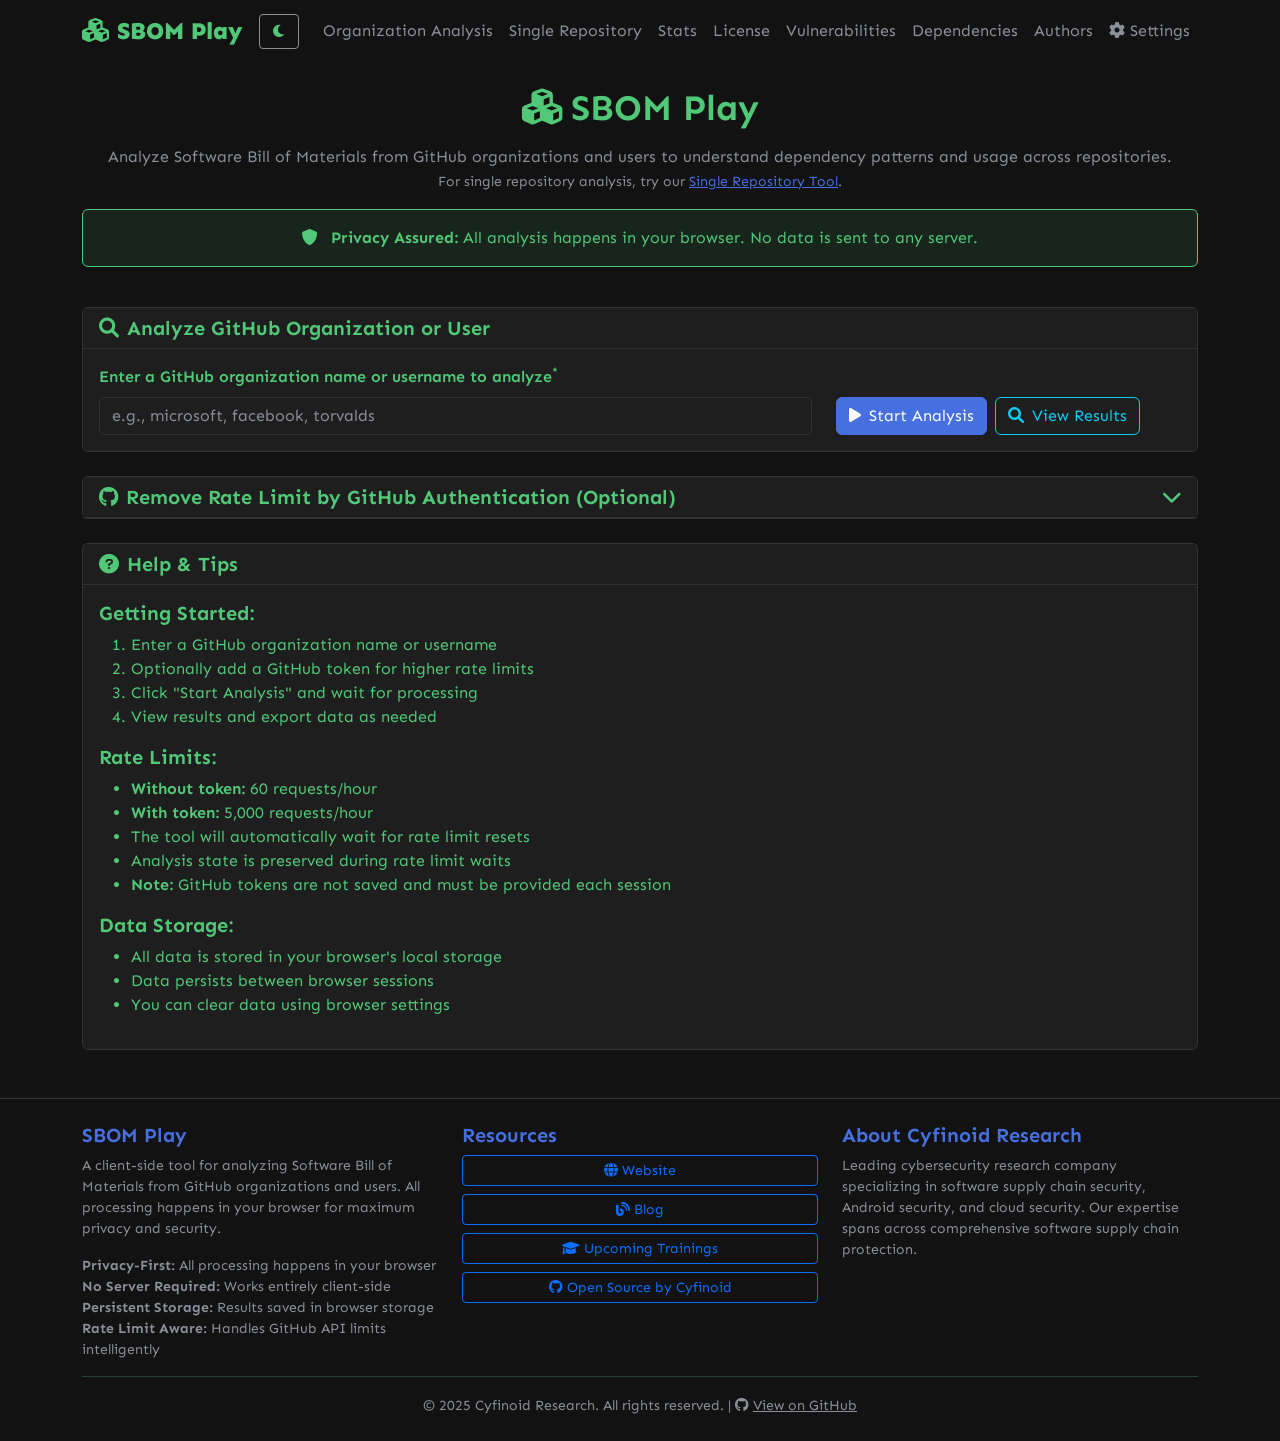
==== commit 462a0a87: "before combining pages" ====
--- a/index.html
+++ b/index.html
@@ -7,7 +7,7 @@
     <link href="https://fonts.googleapis.com/css2?family=Sen:wght@400;700;800&display=swap" rel="stylesheet">
     <link href="https://cdn.jsdelivr.net/npm/bootstrap@5.1.3/dist/css/bootstrap.min.css" rel="stylesheet">
     <link href="https://cdnjs.cloudflare.com/ajax/libs/font-awesome/6.0.0/css/all.min.css" rel="stylesheet">
-    <link href="css/style.css" rel="stylesheet">
+    <link href="css/style.css?v=2" rel="stylesheet">
     <script defer data-domain="cyfinoid.github.io" src="https://plausible.io/js/script.outbound-links.js"></script>
 <script>window.plausible = window.plausible || function() { (window.plausible.q = window.plausible.q || []).push(arguments) }</script>
 
@@ -33,6 +33,7 @@
                     <a class="nav-link" href="license-compliance.html">License</a>
                     <a class="nav-link" href="vuln.html">Vulnerabilities</a>
                     <a class="nav-link" href="deps.html">Dependencies</a>
+                    <a class="nav-link" href="authors.html">Authors</a>
                     <a class="nav-link" href="settings.html">
                         <i class="fas fa-cog"></i> Settings
                     </a>
@@ -356,10 +357,11 @@
     <script src="js/services/ecosystems-service.js"></script>
     
     <!-- Storage & Analysis -->
-    <script src="js/storage-manager.js"></script>
-    <script src="js/author-analyzer.js"></script>
-    <script src="js/view-manager.js"></script>
-    <script src="js/app.js"></script>
+    <script>const CACHE_BUST = Date.now();</script>
+    <script src="js/storage-manager.js?v=1"></script>
+    <script src="js/author-analyzer.js?v=1"></script>
+    <script src="js/view-manager.js?v=2"></script>
+    <script src="js/app.js?v=1"></script>
     
     <!-- Theme Toggle Script -->
     <script>
--- a/css/style.css
+++ b/css/style.css
@@ -1388,3 +1388,310 @@
 .sortable:hover {
     background-color: rgba(128, 128, 128, 0.1);
 }
+
+/* =================================
+   Dependency Overview Page Styles
+   ================================= */
+
+/* Stats Grid */
+.stats-grid {
+    display: grid;
+    grid-template-columns: repeat(auto-fit, minmax(200px, 1fr));
+    gap: 1.5rem;
+    margin-bottom: 2rem;
+}
+
+.stat-card {
+    background: var(--cyfinoid-card-bg);
+    border: 1px solid rgba(80, 200, 120, 0.2);
+    border-radius: 12px;
+    padding: 1.5rem;
+    text-align: center;
+    transition: all 0.3s ease;
+}
+
+.stat-card:hover {
+    border-color: var(--cyfinoid-accent);
+    box-shadow: 0 4px 12px rgba(80, 200, 120, 0.15);
+    transform: translateY(-2px);
+}
+
+.stat-card h3 {
+    font-size: 1.125rem;
+    font-weight: 600;
+    color: var(--cyfinoid-text);
+    margin-bottom: 0.75rem;
+}
+
+.stat-number {
+    font-size: 2.5rem;
+    font-weight: 800;
+    color: var(--cyfinoid-accent);
+    line-height: 1;
+    margin-bottom: 0.5rem;
+}
+
+.stat-detail {
+    font-size: 0.875rem;
+    color: var(--cyfinoid-text-secondary);
+}
+
+/* Category Breakdown */
+.category-breakdown,
+.language-breakdown {
+    background: var(--cyfinoid-card-bg);
+    border: 1px solid rgba(80, 200, 120, 0.2);
+    border-radius: 12px;
+    padding: 2rem;
+    margin-bottom: 2rem;
+}
+
+.category-breakdown h3,
+.language-breakdown h3 {
+    font-size: 1.5rem;
+    font-weight: 700;
+    color: var(--cyfinoid-text);
+    margin-bottom: 1.5rem;
+}
+
+.category-grid,
+.language-grid {
+    display: grid;
+    grid-template-columns: repeat(auto-fit, minmax(220px, 1fr));
+    gap: 1rem;
+}
+
+.category-card,
+.language-card {
+    background: var(--cyfinoid-black);
+    border: 2px solid rgba(80, 200, 120, 0.15);
+    border-radius: 10px;
+    padding: 1.25rem;
+    transition: all 0.3s ease;
+}
+
+.category-card:hover,
+.language-card:hover {
+    border-color: var(--cyfinoid-accent);
+    transform: translateY(-3px);
+    box-shadow: 0 6px 20px rgba(80, 200, 120, 0.2);
+}
+
+.category-card h4,
+.language-card h4 {
+    font-size: 1rem;
+    font-weight: 600;
+    color: var(--cyfinoid-text);
+    margin-bottom: 0.75rem;
+}
+
+.category-number,
+.language-number {
+    font-size: 2rem;
+    font-weight: 800;
+    color: var(--cyfinoid-accent);
+    line-height: 1;
+    margin-bottom: 0.5rem;
+}
+
+.category-detail,
+.language-detail {
+    font-size: 0.875rem;
+    color: var(--cyfinoid-text-secondary);
+}
+
+/* View Sections */
+.view-sections {
+    margin-top: 2rem;
+}
+
+.view-sections .section {
+    background: var(--cyfinoid-card-bg);
+    border: 1px solid rgba(80, 200, 120, 0.2);
+    border-radius: 12px;
+    padding: 2rem;
+    margin-bottom: 2rem;
+}
+
+.view-sections .section h3 {
+    font-size: 1.5rem;
+    font-weight: 700;
+    color: var(--cyfinoid-text);
+    margin-bottom: 1.5rem;
+}
+
+/* Filter Buttons */
+.filter-buttons {
+    display: flex;
+    flex-wrap: wrap;
+    gap: 0.5rem;
+    margin-bottom: 1.5rem;
+}
+
+.filter-buttons .btn {
+    padding: 0.5rem 1rem;
+    font-size: 0.875rem;
+    border-radius: 6px;
+}
+
+/* Dependency Grid */
+.dependency-grid {
+    display: grid;
+    grid-template-columns: repeat(auto-fill, minmax(280px, 1fr));
+    gap: 1rem;
+}
+
+.dependency-item,
+.dependency-card {
+    background: var(--cyfinoid-black);
+    border: 2px solid rgba(80, 200, 120, 0.15);
+    border-radius: 10px;
+    padding: 1rem;
+    transition: all 0.3s ease;
+    display: flex;
+    flex-direction: column;
+    gap: 0.75rem;
+}
+
+.dependency-item:hover,
+.dependency-card:hover {
+    border-color: var(--cyfinoid-accent);
+    transform: translateY(-2px);
+    box-shadow: 0 4px 16px rgba(80, 200, 120, 0.2);
+}
+
+.dep-content {
+    cursor: pointer;
+    flex: 1;
+}
+
+.dep-name {
+    font-size: 1rem;
+    font-weight: 700;
+    color: var(--cyfinoid-accent);
+    margin-bottom: 0.5rem;
+    word-break: break-word;
+}
+
+.dep-version {
+    font-size: 0.875rem;
+    color: var(--cyfinoid-text);
+    margin-bottom: 0.5rem;
+    font-family: 'Courier New', monospace;
+}
+
+.dep-count {
+    font-size: 0.875rem;
+    color: var(--cyfinoid-text-secondary);
+    margin-bottom: 0.25rem;
+}
+
+.dep-category {
+    display: inline-block;
+    font-size: 0.75rem;
+    padding: 0.25rem 0.5rem;
+    border-radius: 4px;
+    background: rgba(80, 200, 120, 0.1);
+    color: var(--cyfinoid-accent);
+    text-transform: uppercase;
+    font-weight: 600;
+}
+
+.dep-actions {
+    display: flex;
+    gap: 0.5rem;
+    flex-wrap: wrap;
+}
+
+.dep-actions .btn {
+    flex: 1;
+    min-width: 40px;
+    padding: 0.5rem;
+}
+
+/* All Dependencies Section */
+.all-dependencies {
+    background: var(--cyfinoid-card-bg);
+    border: 1px solid rgba(80, 200, 120, 0.2);
+    border-radius: 12px;
+    padding: 2rem;
+    margin-top: 2rem;
+}
+
+.all-dependencies h3 {
+    font-size: 1.5rem;
+    font-weight: 700;
+    color: var(--cyfinoid-text);
+    margin-bottom: 1.5rem;
+}
+
+/* Search Box */
+.search-box {
+    margin-bottom: 1.5rem;
+}
+
+.search-box input {
+    width: 100%;
+    padding: 0.75rem 1rem;
+    border: 1px solid rgba(80, 200, 120, 0.2);
+    border-radius: 8px;
+    background: var(--cyfinoid-black);
+    color: var(--cyfinoid-text);
+    font-size: 1rem;
+    transition: all 0.3s ease;
+}
+
+.search-box input:focus {
+    outline: none;
+    border-color: var(--cyfinoid-accent);
+    box-shadow: 0 0 0 3px rgba(80, 200, 120, 0.1);
+}
+
+.search-box input::placeholder {
+    color: var(--cyfinoid-text-secondary);
+}
+
+/* Category-specific colors */
+.dependency-item.code,
+.dependency-card.code {
+    border-left: 4px solid #3b82f6;
+}
+
+.dependency-item.workflow,
+.dependency-card.workflow {
+    border-left: 4px solid #8b5cf6;
+}
+
+.dependency-item.infrastructure,
+.dependency-card.infrastructure {
+    border-left: 4px solid #f59e0b;
+}
+
+.dependency-item.unknown,
+.dependency-card.unknown {
+    border-left: 4px solid #6b7280;
+}
+
+/* Responsive adjustments */
+@media (max-width: 768px) {
+    .stats-grid {
+        grid-template-columns: 1fr;
+    }
+    
+    .category-grid,
+    .language-grid {
+        grid-template-columns: 1fr;
+    }
+    
+    .dependency-grid {
+        grid-template-columns: 1fr;
+    }
+    
+    .filter-buttons {
+        flex-direction: column;
+    }
+    
+    .filter-buttons .btn {
+        width: 100%;
+    }
+}
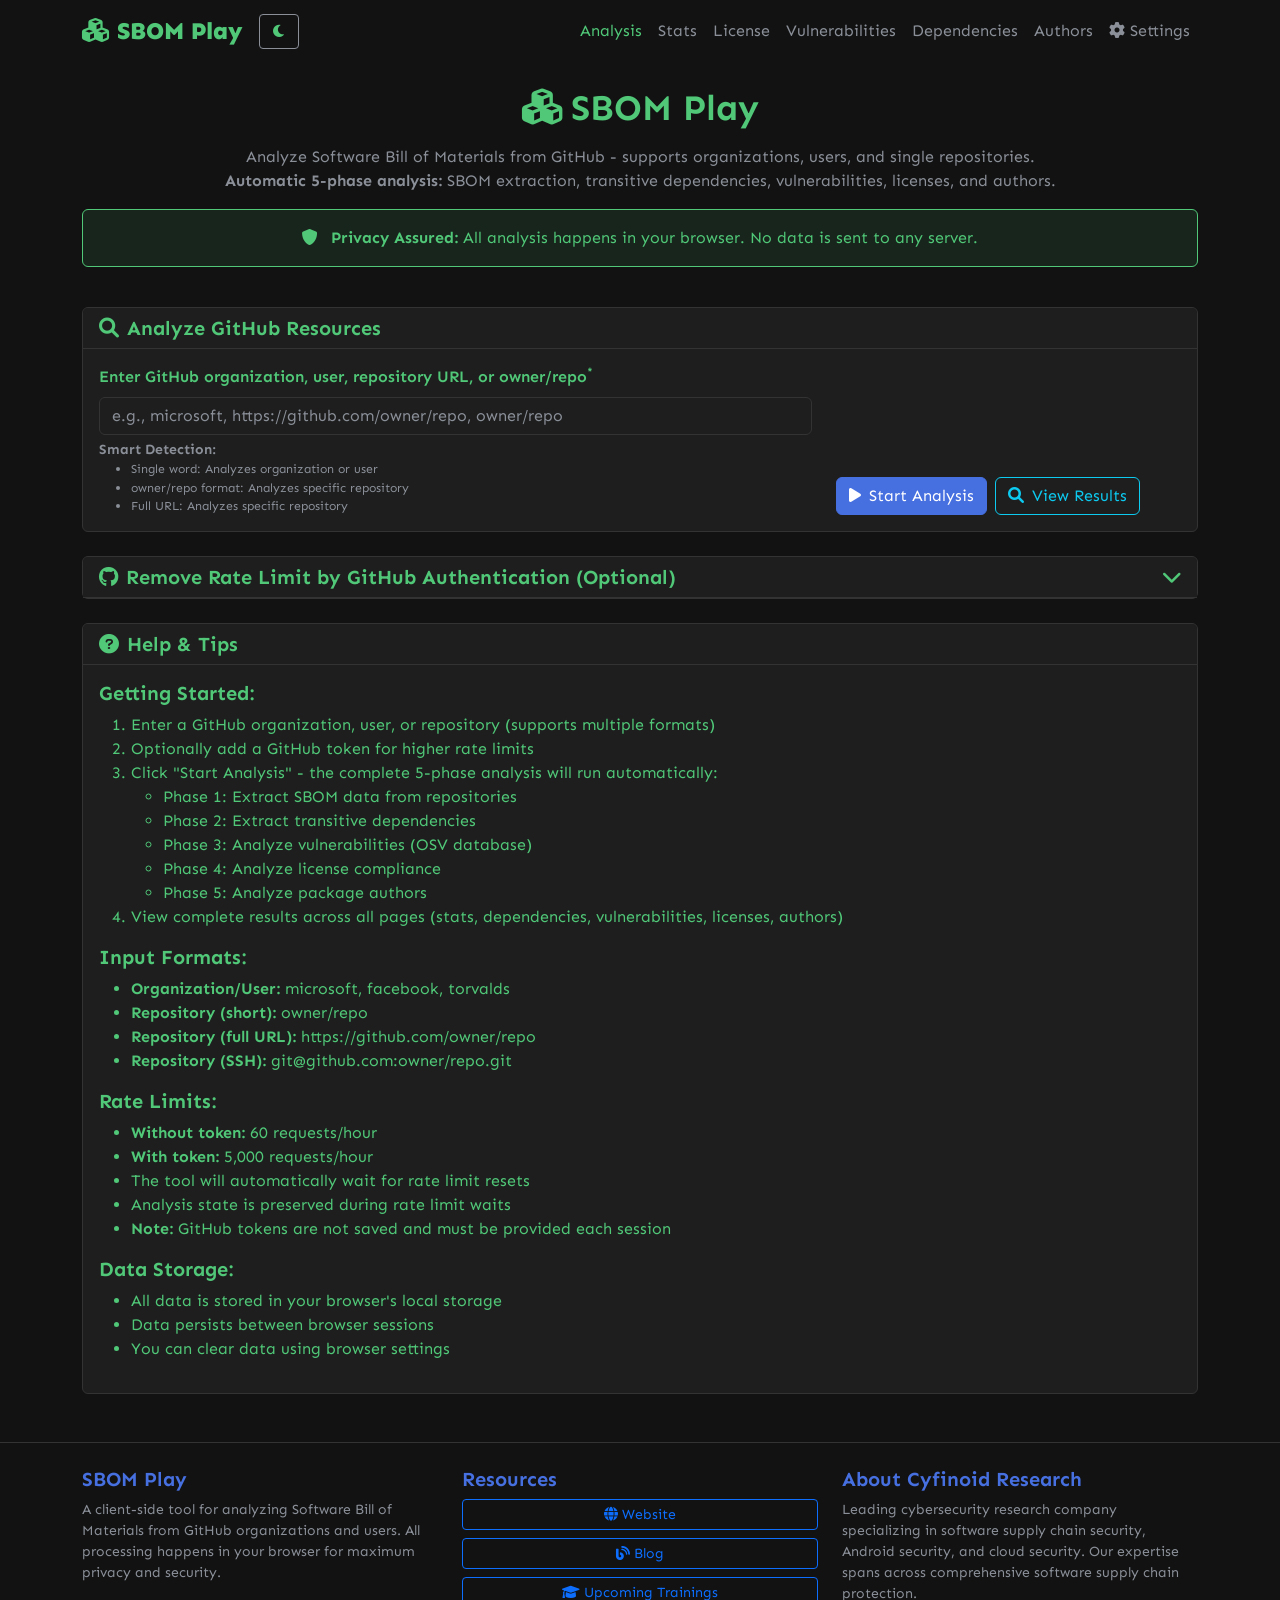
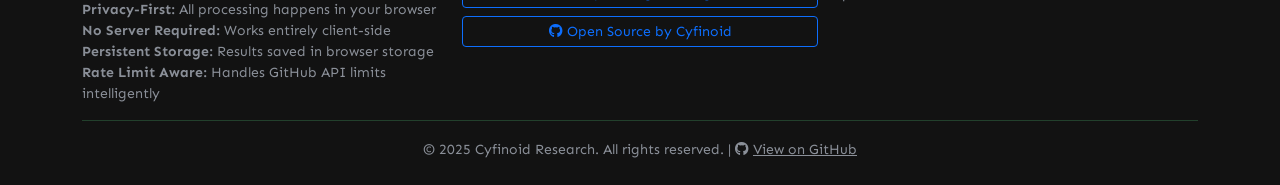
==== commit dccef24a: "intermediate check" ====
--- a/index.html
+++ b/index.html
@@ -3,7 +3,7 @@
 <head>
     <meta charset="UTF-8">
     <meta name="viewport" content="width=device-width, initial-scale=1.0">
-    <title>SBOM Play - Client-Side Analysis</title>
+    <title>SBOM Play - Unified Analysis</title>
     <link href="https://fonts.googleapis.com/css2?family=Sen:wght@400;700;800&display=swap" rel="stylesheet">
     <link href="https://cdn.jsdelivr.net/npm/bootstrap@5.1.3/dist/css/bootstrap.min.css" rel="stylesheet">
     <link href="https://cdnjs.cloudflare.com/ajax/libs/font-awesome/6.0.0/css/all.min.css" rel="stylesheet">
@@ -27,8 +27,7 @@
             </button>
             <div class="collapse navbar-collapse" id="navbarNav">
                 <div class="navbar-nav ms-lg-auto">
-                    <a class="nav-link" href="index.html">Organization Analysis</a>
-                    <a class="nav-link" href="singlerepo.html">Single Repository</a>
+                    <a class="nav-link active" href="index.html">Analysis</a>
                     <a class="nav-link" href="stats.html">Stats</a>
                     <a class="nav-link" href="license-compliance.html">License</a>
                     <a class="nav-link" href="vuln.html">Vulnerabilities</a>
@@ -51,8 +50,8 @@
                     <i class="fas fa-cubes me-2"></i>SBOM Play
                 </h2>
                 <p class="text-center text-muted mb-3">
-                    Analyze Software Bill of Materials from GitHub organizations and users to understand dependency patterns and usage across repositories.
-                    <br><small>For single repository analysis, try our <a href="singlerepo.html">Single Repository Tool</a>.</small>
+                    Analyze Software Bill of Materials from GitHub - supports organizations, users, and single repositories.<br>
+                    <strong>Automatic 5-phase analysis:</strong> SBOM extraction, transitive dependencies, vulnerabilities, licenses, and authors.
                 </p>
                 <div class="alert alert-success text-center" role="alert">
                     <i class="fas fa-shield-alt me-2"></i>
@@ -60,8 +59,6 @@
                 </div>
             </div>
         </div>
-
-
 
         <!-- Resume Analysis Section -->
         <div id="resumeSection" class="card mb-4 hidden">
@@ -74,33 +71,41 @@
                 <p>You have a pending analysis that was interrupted by a rate limit. You can resume it now.</p>
                 <div id="resumeInfo"></div>
                 <div class="d-flex gap-2">
-                    <button class="btn btn-warning" onclick="app.resumeAnalysis()">
+                    <button class="btn btn-warning" onclick="resumeAnalysis()">
                         <i class="fas fa-play me-2"></i>Resume Analysis
                     </button>
-                    <button class="btn btn-outline-secondary" onclick="app.clearRateLimitState()">
+                    <button class="btn btn-outline-secondary" onclick="clearRateLimitState()">
                         <i class="fas fa-times me-2"></i>Clear State
                     </button>
                 </div>
             </div>
         </div>
 
-        <!-- Organization Input -->
+        <!-- Unified Input Section -->
         <div class="card mb-4">
             <div class="card-header">
                 <h5 class="mb-0">
-                    <i class="fas fa-search me-2"></i>Analyze GitHub Organization or User
+                    <i class="fas fa-search me-2"></i>Analyze GitHub Resources
                 </h5>
             </div>
             <div class="card-body">
                 <div class="row">
                     <div class="col-md-8">
-                        <label for="orgName" class="form-label">Enter a GitHub organization name or username to analyze<sup>*</sup></label>
-                        <input type="text" class="form-control" id="orgName" 
-                               placeholder="e.g., microsoft, facebook, torvalds">
+                        <label for="analysisInput" class="form-label">Enter GitHub organization, user, repository URL, or owner/repo<sup>*</sup></label>
+                        <input type="text" class="form-control" id="analysisInput" 
+                               placeholder="e.g., microsoft, https://github.com/owner/repo, owner/repo">
+                        <div class="form-text" id="inputHint">
+                            <strong>Smart Detection:</strong> 
+                            <ul class="mb-0 small">
+                                <li>Single word: Analyzes organization or user</li>
+                                <li>owner/repo format: Analyzes specific repository</li>
+                                <li>Full URL: Analyzes specific repository</li>
+                            </ul>
+                        </div>
                     </div>
                     <div class="col-md-4">
                         <div class="d-flex align-items-end h-100 gap-2">
-                            <button class="btn btn-primary" onclick="startAnalysis()" id="analyzeBtn">
+                            <button class="btn btn-primary" id="analyzeBtn">
                                 <i class="fas fa-play me-2"></i>Start Analysis
                             </button>
                             <a href="stats.html" class="btn btn-outline-info">
@@ -111,7 +116,6 @@
                 </div>
             </div>
         </div>
-
 
         <!-- GitHub Token Input -->
         <div class="card mb-4">
@@ -183,8 +187,212 @@
             </div>
         </div>
 
-        <!-- Results Section -->
-        <div id="resultsSection" class="card mb-4 hidden">
+        <!-- Repository Information (Single Repo Only) -->
+        <div id="repoInfoSection" class="card mb-4 hidden">
+            <div class="card-header">
+                <h5 class="mb-0">
+                    <i class="fab fa-github me-2"></i>Repository Information
+                </h5>
+            </div>
+            <div class="card-body" id="repoInfoContent">
+                <!-- Repository info will be populated here -->
+            </div>
+        </div>
+
+        <!-- Analysis Results (Single Repo Mode) -->
+        <div id="singleRepoResults" class="hidden">
+            <!-- Dependencies Overview -->
+            <div class="col-12 mb-4">
+                <div class="card">
+                    <div class="card-header">
+                        <h5 class="mb-0">
+                            <i class="fas fa-sitemap me-2"></i>Dependencies Overview
+                        </h5>
+                    </div>
+                    <div class="card-body" id="dependenciesOverview">
+                        <!-- Dependencies overview will be populated here -->
+                    </div>
+                </div>
+            </div>
+
+            <!-- Vulnerability Analysis -->
+            <div class="col-12 mb-4">
+                <div class="card">
+                    <div class="card-header d-flex justify-content-between align-items-center">
+                        <h5 class="mb-0">
+                            <i class="fas fa-bug me-2"></i>Vulnerability Analysis
+                        </h5>
+                    </div>
+                    <div class="card-body" id="vulnerabilityAnalysis">
+                        <!-- Vulnerability analysis will be populated here -->
+                    </div>
+                </div>
+            </div>
+
+            <!-- License Compliance -->
+            <div class="col-12 mb-4">
+                <div class="card">
+                    <div class="card-header d-flex justify-content-between align-items-center">
+                        <h5 class="mb-0">
+                            <i class="fas fa-shield-alt me-2"></i>License Compliance
+                        </h5>
+                    </div>
+                    <div class="card-body" id="licenseCompliance">
+                        <!-- License compliance will be populated here -->
+                    </div>
+                </div>
+            </div>
+
+            <!-- Author Analysis -->
+            <div class="col-12 mb-4" id="authorAnalysisCard" style="display: none;">
+                <div class="card">
+                    <div class="card-header">
+                        <h5 class="mb-0">
+                            <i class="fas fa-users me-2"></i>Top Package Authors
+                        </h5>
+                        <small class="text-muted">Most prolific package authors in your dependencies</small>
+                    </div>
+                    <div class="card-body" id="authorAnalysisContent">
+                        <!-- Author analysis will be populated here -->
+                    </div>
+                </div>
+            </div>
+
+            <!-- Dependency Details -->
+            <div class="col-12 mb-4">
+                <div class="card">
+                    <div class="card-header d-flex justify-content-between align-items-center">
+                        <h5 class="mb-0">
+                            <i class="fas fa-list me-2"></i>Dependency Details
+                        </h5>
+                        <div class="d-flex gap-2 align-items-center">
+                            <small class="text-muted" id="dependencyCount">0 dependencies</small>
+                            <select class="form-select form-select-sm w-auto" id="dependencyPageSize">
+                                <option value="10">10 per page</option>
+                                <option value="25" selected>25 per page</option>
+                                <option value="50">50 per page</option>
+                                <option value="100">100 per page</option>
+                            </select>
+                        </div>
+                    </div>
+                    <div class="card-body p-0">
+                        <!-- Filtering Controls -->
+                        <div class="p-3 border-bottom">
+                            <div class="row g-2">
+                                <div class="col-md-3">
+                                    <label class="form-label small">Search Package</label>
+                                    <input type="text" class="form-control form-control-sm" id="packageNameFilter" placeholder="Filter by package name...">
+                                </div>
+                                <div class="col-md-2">
+                                    <label class="form-label small">Ecosystem</label>
+                                    <select class="form-select form-select-sm" id="ecosystemFilter">
+                                        <option value="">All Ecosystems</option>
+                                    </select>
+                                </div>
+                                <div class="col-md-2">
+                                    <label class="form-label small">Version Status</label>
+                                    <select class="form-select form-select-sm" id="versionStatusFilter">
+                                        <option value="">All Statuses</option>
+                                        <option value="up-to-date">Up to Date</option>
+                                        <option value="major-update">Major Update Available</option>
+                                        <option value="minor-update">Minor Update Available</option>
+                                        <option value="patch-update">Patch Update Available</option>
+                                        <option value="unknown">Unknown</option>
+                                    </select>
+                                </div>
+                                <div class="col-md-2">
+                                    <label class="form-label small">Dependency Type</label>
+                                    <select class="form-select form-select-sm" id="dependencyTypeFilter">
+                                        <option value="">All Types</option>
+                                        <option value="direct">Direct Only</option>
+                                        <option value="transitive">Transitive Only</option>
+                                    </select>
+                                </div>
+                                <div class="col-md-2">
+                                    <label class="form-label small">Vulnerabilities</label>
+                                    <select class="form-select form-select-sm" id="vulnerabilityFilter">
+                                        <option value="">All Packages</option>
+                                        <option value="vulnerable">Has Vulnerabilities</option>
+                                        <option value="clean">Clean</option>
+                                    </select>
+                                </div>
+                                <div class="col-md-1">
+                                    <label class="form-label small">&nbsp;</label>
+                                    <button class="btn btn-outline-secondary btn-sm w-100" onclick="clearDependencyFilters()" title="Clear all filters">
+                                        <i class="fas fa-times me-1"></i>Clear
+                                    </button>
+                                </div>
+                            </div>
+                        </div>
+                        <div class="table-responsive">
+                            <table class="table table-hover mb-0" id="dependencyTable">
+                                <thead class="table-dark">
+                                    <tr>
+                                        <th class="sortable" data-sort="name">
+                                            Package Name <i class="fas fa-sort ms-1"></i>
+                                        </th>
+                                        <th class="sortable" data-sort="dependencyType">
+                                            Dependency Type <i class="fas fa-sort ms-1"></i>
+                                        </th>
+                                        <th class="sortable" data-sort="version">
+                                            Current Version <i class="fas fa-sort ms-1"></i>
+                                        </th>
+                                        <th class="sortable" data-sort="ecosystem">
+                                            Ecosystem <i class="fas fa-sort ms-1"></i>
+                                        </th>
+                                        <th class="sortable" data-sort="vulnerabilities">
+                                            Vulnerabilities <i class="fas fa-sort ms-1"></i>
+                                        </th>
+                                        <th class="sortable" data-sort="language">
+                                            Language <i class="fas fa-sort ms-1"></i>
+                                        </th>
+                                        <th class="sortable" data-sort="versionStatus">
+                                            Version Status <i class="fas fa-sort ms-1"></i>
+                                        </th>
+                                        <th>Actions</th>
+                                    </tr>
+                                </thead>
+                                <tbody id="dependencyTableBody">
+                                    <!-- Dependency rows will be populated here -->
+                                </tbody>
+                            </table>
+                        </div>
+                        <div class="d-flex justify-content-between align-items-center p-3 border-top">
+                            <div class="text-muted" id="dependencyPaginationInfo">
+                                Showing 0-0 of 0 dependencies
+                            </div>
+                            <nav>
+                                <ul class="pagination pagination-sm mb-0" id="dependencyPagination">
+                                    <!-- Pagination buttons will be populated here -->
+                                </ul>
+                            </nav>
+                        </div>
+                    </div>
+                </div>
+            </div>
+
+            <!-- Export Section -->
+            <div id="exportSection" class="card mb-4">
+                <div class="card-header">
+                    <h5 class="mb-0">
+                        <i class="fas fa-download me-2"></i>Export Results
+                    </h5>
+                </div>
+                <div class="card-body">
+                    <div class="d-flex gap-2">
+                        <button class="btn btn-success" onclick="exportCurrentAnalysis()">
+                            <i class="fas fa-file-export me-2"></i>Export Analysis
+                        </button>
+                        <button class="btn btn-outline-danger" onclick="clearCurrentAnalysis()">
+                            <i class="fas fa-trash me-2"></i>Clear Results
+                        </button>
+                    </div>
+                </div>
+            </div>
+        </div>
+
+        <!-- Organization Results Section -->
+        <div id="orgResults" class="card mb-4 hidden">
             <div class="card-header">
                 <h5 class="mb-0">
                     <i class="fas fa-chart-bar me-2"></i>Analysis Results
@@ -257,11 +465,27 @@
             <div class="card-body">
                 <h6>Getting Started:</h6>
                 <ol>
-                    <li>Enter a GitHub organization name or username</li>
+                    <li>Enter a GitHub organization, user, or repository (supports multiple formats)</li>
                     <li>Optionally add a GitHub token for higher rate limits</li>
-                    <li>Click "Start Analysis" and wait for processing</li>
-                    <li>View results and export data as needed</li>
+                    <li>Click "Start Analysis" - the complete 5-phase analysis will run automatically:
+                        <ul>
+                            <li>Phase 1: Extract SBOM data from repositories</li>
+                            <li>Phase 2: Extract transitive dependencies</li>
+                            <li>Phase 3: Analyze vulnerabilities (OSV database)</li>
+                            <li>Phase 4: Analyze license compliance</li>
+                            <li>Phase 5: Analyze package authors</li>
+                        </ul>
+                    </li>
+                    <li>View complete results across all pages (stats, dependencies, vulnerabilities, licenses, authors)</li>
                 </ol>
+                
+                <h6>Input Formats:</h6>
+                <ul>
+                    <li><strong>Organization/User:</strong> microsoft, facebook, torvalds</li>
+                    <li><strong>Repository (short):</strong> owner/repo</li>
+                    <li><strong>Repository (full URL):</strong> https://github.com/owner/repo</li>
+                    <li><strong>Repository (SSH):</strong> git@github.com:owner/repo.git</li>
+                </ul>
                 
                 <h6>Rate Limits:</h6>
                 <ul>
@@ -354,6 +578,7 @@
     <script src="js/license-processor.js"></script>
     <script src="js/osv-service.js"></script>
     <script src="js/services/deps-dev-service.js"></script>
+    <script src="js/services/github-actions-service.js"></script>
     <script src="js/services/ecosystems-service.js"></script>
     
     <!-- Storage & Analysis -->
@@ -362,6 +587,276 @@
     <script src="js/author-analyzer.js?v=1"></script>
     <script src="js/view-manager.js?v=2"></script>
     <script src="js/app.js?v=1"></script>
+    <script src="js/singlerepo-wrapper.js?v=1"></script>
+    
+    <!-- Unified Analysis Controller -->
+    <script>
+        // Global instances (app is declared in app.js)
+        let singleRepoAnalyzer, analysisMode = null;
+
+        /**
+         * Detect input type and determine analysis mode
+         */
+        function detectInputType(input) {
+            const trimmedInput = input.trim();
+            
+            // Check for full URL (http/https)
+            if (trimmedInput.match(/^https?:\/\/github\.com\//)) {
+                return { type: 'repo-url', value: trimmedInput };
+            }
+            
+            // Check for SSH URL
+            if (trimmedInput.match(/^git@github\.com:/)) {
+                return { type: 'repo-ssh', value: trimmedInput };
+            }
+            
+            // Check for owner/repo format (two parts separated by slash, no spaces)
+            if (trimmedInput.match(/^[^\/\s]+\/[^\/\s]+$/)) {
+                return { type: 'repo-short', value: trimmedInput };
+            }
+            
+            // Otherwise, assume it's an organization or user
+            if (trimmedInput.match(/^[a-zA-Z0-9\-]+$/)) {
+                return { type: 'org', value: trimmedInput };
+            }
+            
+            throw new Error('Invalid input format. Please enter an organization name, repository URL, or owner/repo format.');
+        }
+
+        /**
+         * Start unified analysis based on input type
+         */
+        async function startUnifiedAnalysis() {
+            const input = document.getElementById('analysisInput').value.trim();
+            
+            if (!input) {
+                showAlert('Please enter an organization, user, or repository', 'warning');
+                return;
+            }
+
+            try {
+                const detected = detectInputType(input);
+                console.log('Detected input type:', detected);
+                
+                if (detected.type === 'org') {
+                    // Organization/User Analysis
+                    analysisMode = 'organization';
+                    document.getElementById('singleRepoResults').classList.add('hidden');
+                    document.getElementById('orgResults').classList.remove('hidden');
+                    
+                    // Set organization name in hidden input (for compatibility with app.js)
+                    document.getElementById('orgName').value = detected.value;
+                    
+                    // Start organization analysis
+                    await app.startAnalysis();
+                } else {
+                    // Single Repository Analysis
+                    analysisMode = 'repository';
+                    document.getElementById('orgResults').classList.add('hidden');
+                    document.getElementById('singleRepoResults').classList.remove('hidden');
+                    
+                    // Start single repo analysis
+                    await singleRepoAnalyzer.startAnalysis(detected.value);
+                }
+            } catch (error) {
+                console.error('Analysis failed:', error);
+                showAlert(error.message, 'danger');
+            }
+        }
+
+        /**
+         * Save GitHub token (unified handler)
+         */
+        function saveToken() {
+            const token = document.getElementById('githubToken').value.trim();
+            
+            if (token && !token.startsWith('ghp_')) {
+                updateTokenStatus('Invalid token format. Should start with "ghp_"', 'danger');
+                return;
+            }
+
+            // Set token for both analyzers
+            if (app && app.githubClient) {
+                app.githubClient.setToken(token);
+            }
+            if (singleRepoAnalyzer && singleRepoAnalyzer.githubClient) {
+                singleRepoAnalyzer.githubClient.setToken(token);
+            }
+            
+            if (token) {
+                updateTokenStatus('Token set successfully (not saved)', 'success');
+            } else {
+                updateTokenStatus('Token cleared', 'info');
+            }
+        }
+
+        /**
+         * Update token status display
+         */
+        function updateTokenStatus(message, type) {
+            const statusDiv = document.getElementById('tokenStatus');
+            if (message) {
+                statusDiv.innerHTML = `<div class="alert alert-${type} alert-sm">${message}</div>`;
+            } else {
+                statusDiv.innerHTML = '';
+            }
+        }
+
+        /**
+         * Toggle token section
+         */
+        function toggleTokenSection() {
+            const body = document.getElementById('tokenSectionBody');
+            const icon = document.getElementById('tokenToggleIcon');
+            
+            if (body.classList.contains('hidden')) {
+                body.classList.remove('hidden');
+                icon.className = 'fas fa-chevron-up';
+            } else {
+                body.classList.add('hidden');
+                icon.className = 'fas fa-chevron-down';
+            }
+        }
+
+        /**
+         * Show alert message
+         */
+        function showAlert(message, type) {
+            const alertDiv = document.createElement('div');
+            alertDiv.className = `alert alert-${type} alert-dismissible fade show`;
+            alertDiv.innerHTML = `
+                ${message}
+                <button type="button" class="btn-close" data-bs-dismiss="alert"></button>
+            `;
+            
+            const container = document.querySelector('.container');
+            if (container) {
+                container.insertBefore(alertDiv, container.firstChild);
+                
+                // Auto-remove after 5 seconds
+                setTimeout(() => {
+                    if (alertDiv.parentNode) {
+                        alertDiv.remove();
+                    }
+                }, 5000);
+            }
+        }
+
+        /**
+         * Resume analysis (for rate limits)
+         */
+        function resumeAnalysis() {
+            if (app) {
+                app.resumeAnalysis();
+            }
+        }
+
+        /**
+         * Clear rate limit state
+         */
+        function clearRateLimitState() {
+            if (app) {
+                app.clearRateLimitState();
+            }
+        }
+
+        /**
+         * Export current analysis
+         */
+        function exportCurrentAnalysis() {
+            if (analysisMode === 'repository' && singleRepoAnalyzer) {
+                singleRepoAnalyzer.exportCurrentAnalysis();
+            } else if (app) {
+                app.exportResults();
+            }
+        }
+
+        /**
+         * Clear current analysis
+         */
+        function clearCurrentAnalysis() {
+            if (analysisMode === 'repository' && singleRepoAnalyzer) {
+                singleRepoAnalyzer.clearCurrentAnalysis();
+            } else if (app) {
+                app.clearData();
+            }
+        }
+
+        /**
+         * Clear dependency filters
+         */
+        function clearDependencyFilters() {
+            if (singleRepoAnalyzer) {
+                singleRepoAnalyzer.clearDependencyFilters();
+            }
+        }
+
+        // Initialize app when DOM is loaded
+        document.addEventListener('DOMContentLoaded', async () => {
+            // Initialize both analyzers
+            app = new SBOMPlayApp();
+            singleRepoAnalyzer = new SingleRepoAnalyzer();
+            
+            // Make them globally available
+            window.app = app;
+            window.singleRepoAnalyzer = singleRepoAnalyzer;
+            
+            // Setup unified input field
+            const analysisInput = document.getElementById('analysisInput');
+            const analyzeBtn = document.getElementById('analyzeBtn');
+            
+            if (analysisInput) {
+                analysisInput.addEventListener('input', (e) => {
+                    const value = e.target.value.trim();
+                    analyzeBtn.disabled = !value;
+                    
+                    // Update hint based on detected type
+                    try {
+                        if (value) {
+                            const detected = detectInputType(value);
+                            const hint = document.getElementById('inputHint');
+                            switch (detected.type) {
+                                case 'org':
+                                    hint.innerHTML = '<span class="text-success"><i class="fas fa-check-circle me-1"></i>Will analyze organization or user</span>';
+                                    break;
+                                case 'repo-url':
+                                case 'repo-ssh':
+                                case 'repo-short':
+                                    hint.innerHTML = '<span class="text-primary"><i class="fas fa-check-circle me-1"></i>Will analyze single repository</span>';
+                                    break;
+                            }
+                        }
+                    } catch (error) {
+                        const hint = document.getElementById('inputHint');
+                        hint.innerHTML = '<span class="text-warning"><i class="fas fa-exclamation-triangle me-1"></i>Invalid format detected</span>';
+                    }
+                });
+                
+                analysisInput.addEventListener('keypress', (e) => {
+                    if (e.key === 'Enter') {
+                        startUnifiedAnalysis();
+                    }
+                });
+            }
+            
+            // Add click handler for analyze button
+            if (analyzeBtn) {
+                analyzeBtn.addEventListener('click', () => {
+                    startUnifiedAnalysis();
+                });
+            }
+            
+            // Add hidden orgName input for compatibility
+            if (!document.getElementById('orgName')) {
+                const hiddenInput = document.createElement('input');
+                hiddenInput.type = 'hidden';
+                hiddenInput.id = 'orgName';
+                document.body.appendChild(hiddenInput);
+            }
+            
+            console.log('✅ Unified analysis interface initialized');
+        });
+    </script>
     
     <!-- Theme Toggle Script -->
     <script>
@@ -393,4 +888,4 @@
         loadSavedTheme();
     </script>
 </body>
-</html> +</html>
